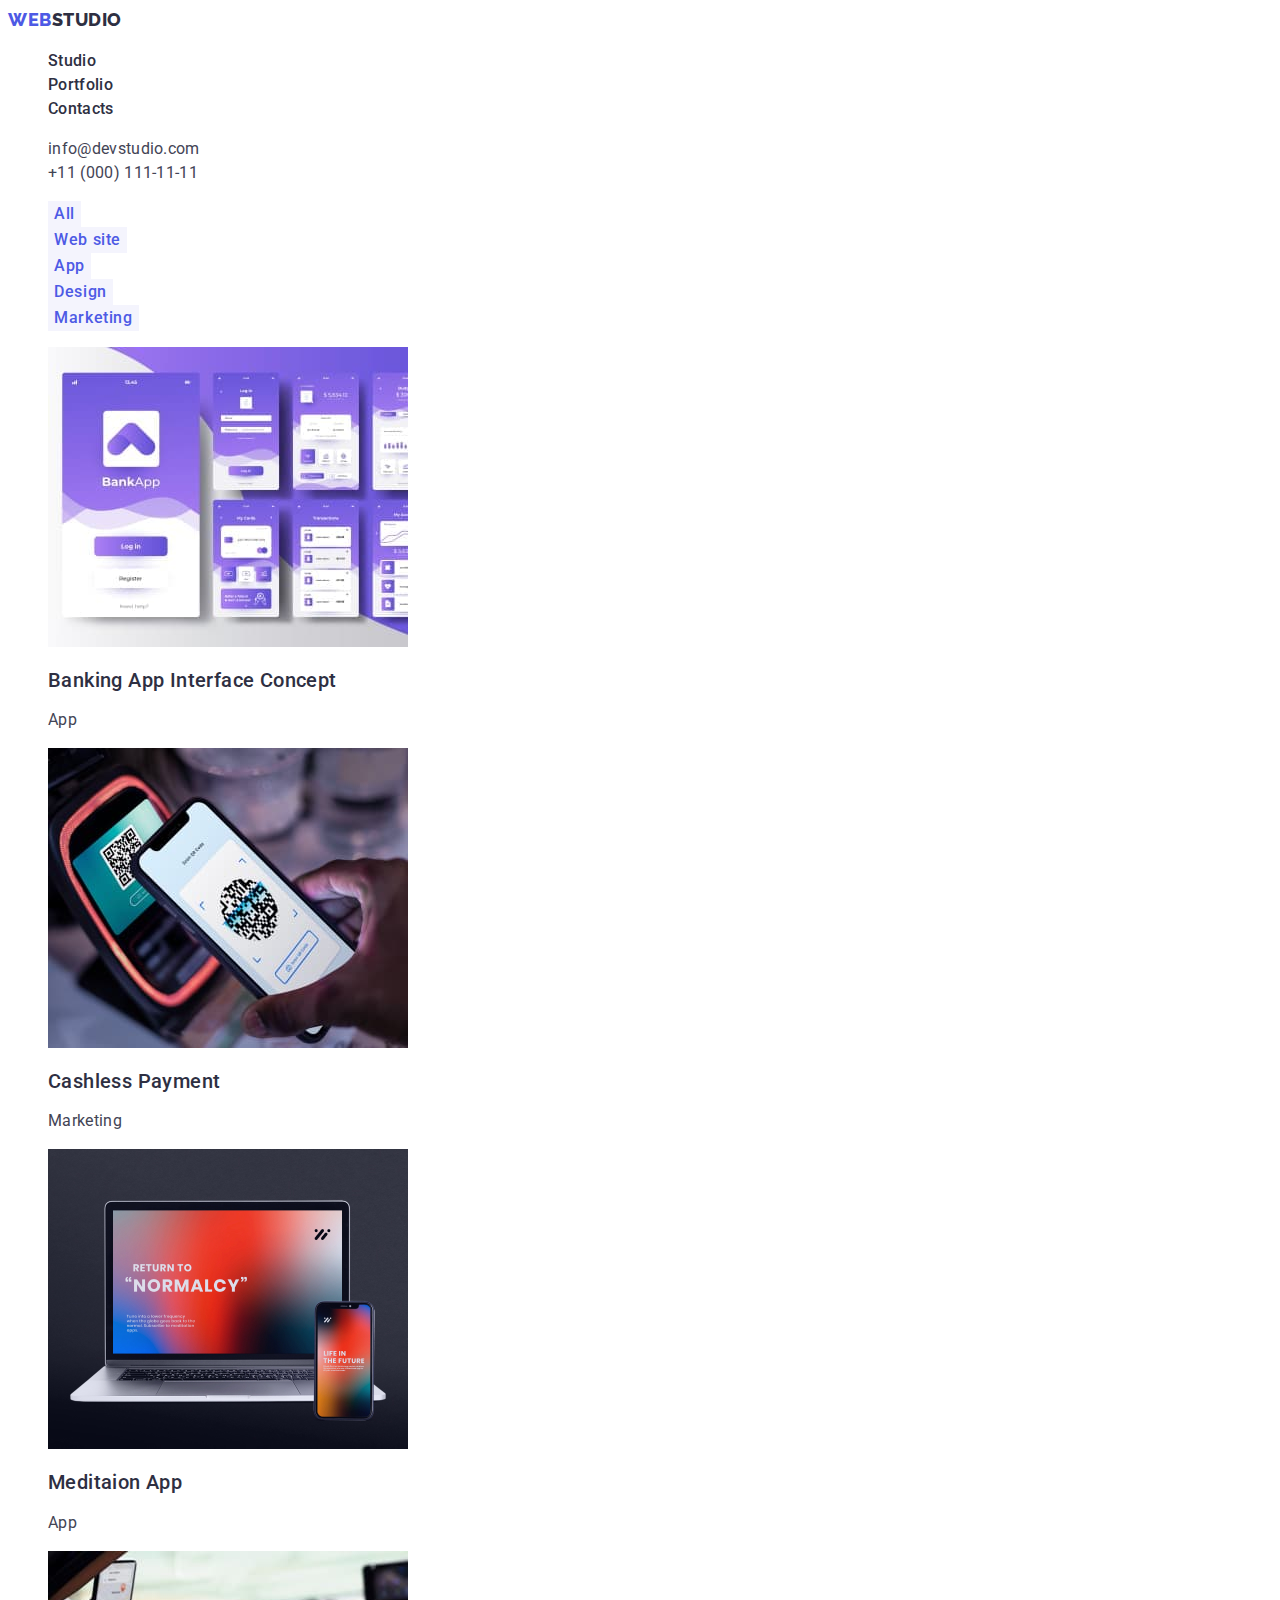
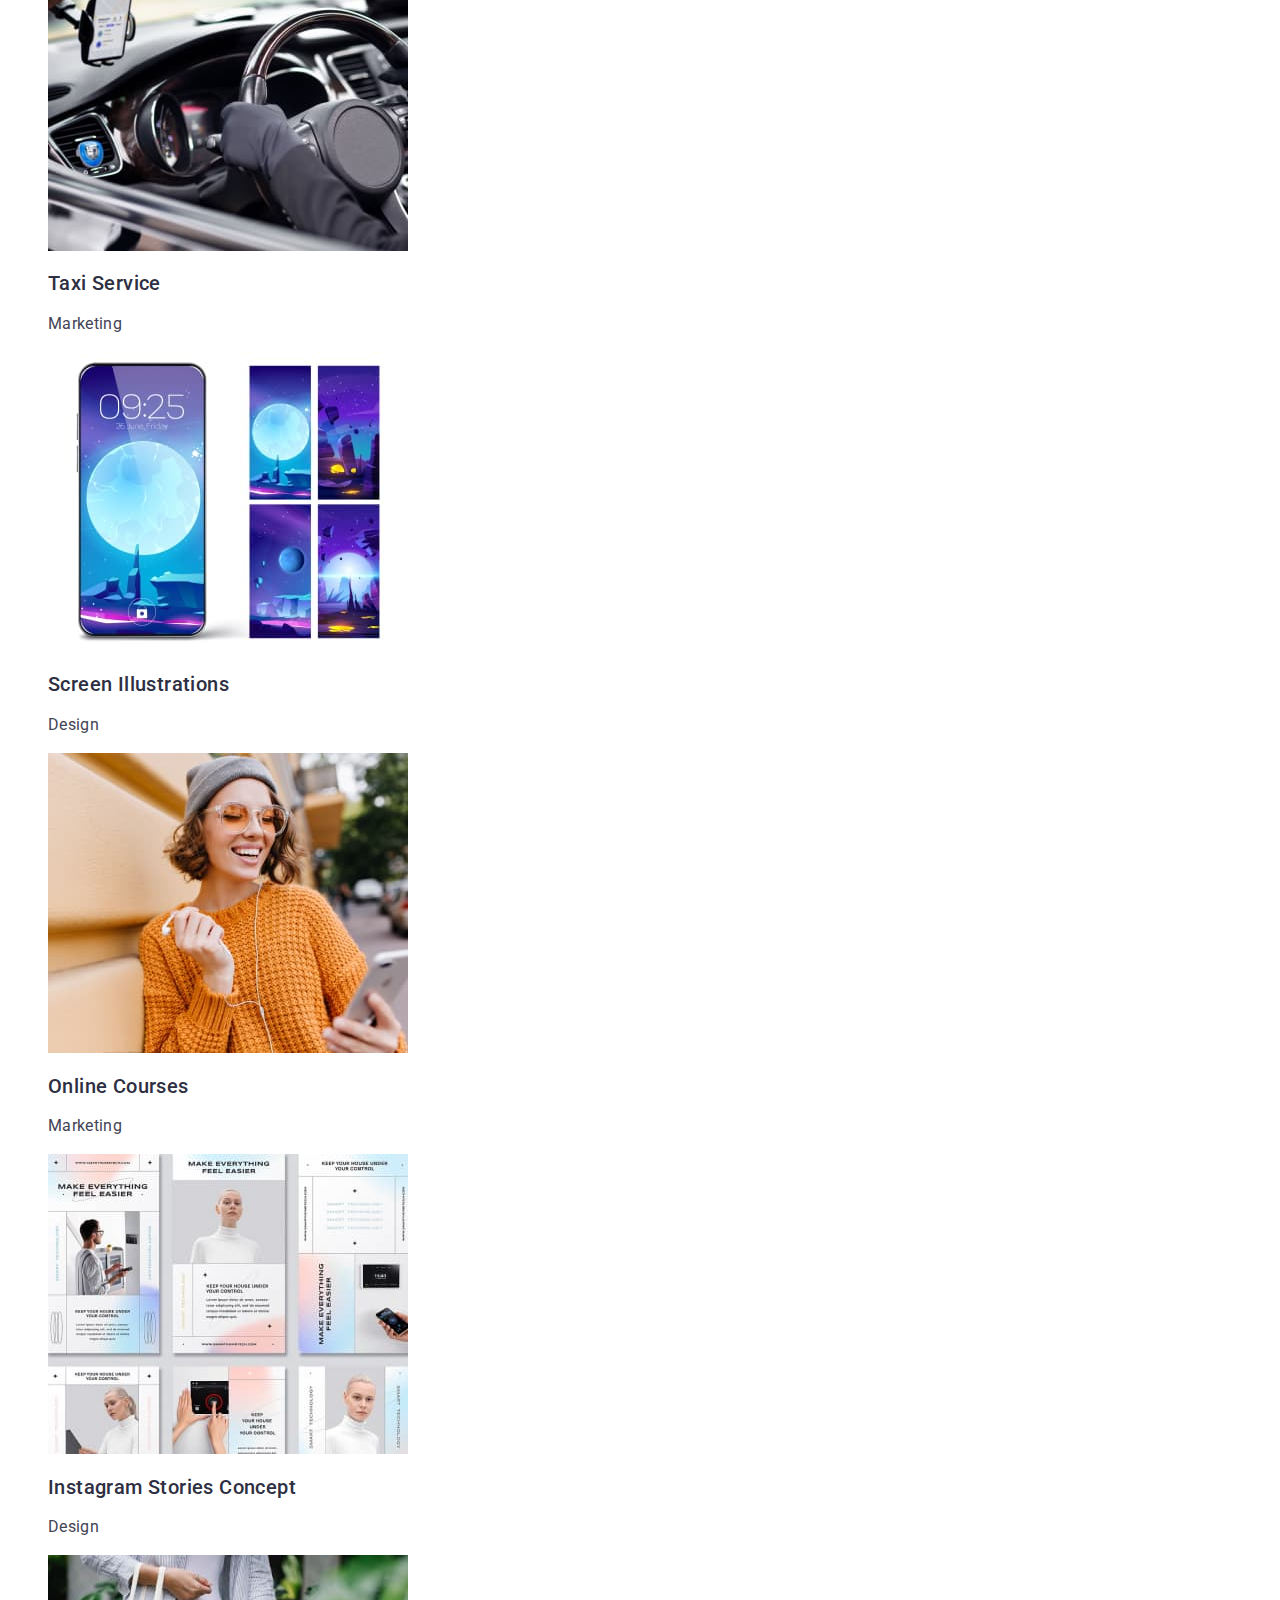
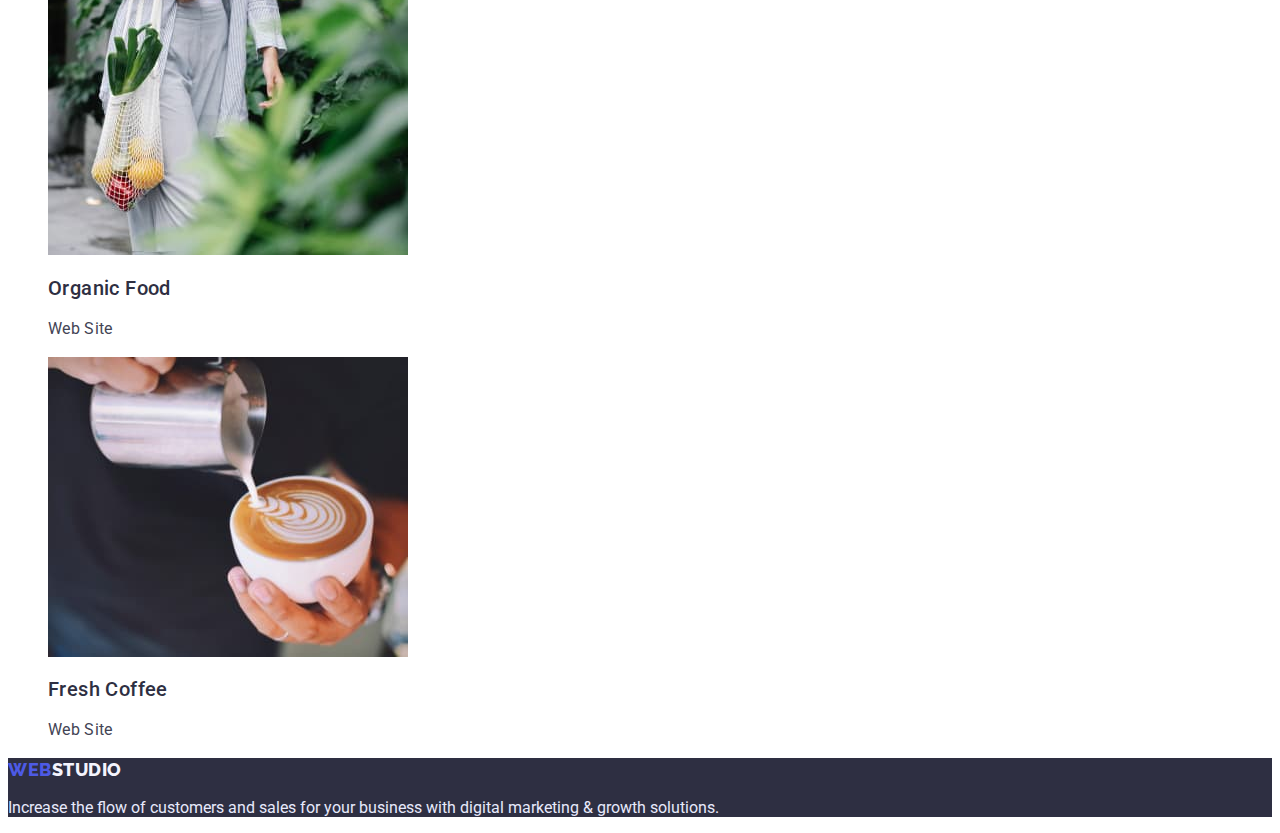
==== portfolio.html @ e5f62bcb "files from previous hw were added to the project" ====
<!DOCTYPE html>
<html lang="en">
  <head>
    <meta charset="UTF-8" />
    <meta http-equiv="X-UA-Compatible" content="IE=edge" />
    <meta name="viewport" content="width=device-width, initial-scale=1.0" />
    <title>Portfolio</title>
    <link rel="stylesheet" href="./css/styles.css" />
    <link rel="preconnect" href="https://fonts.googleapis.com" />
    <link rel="preconnect" href="https://fonts.gstatic.com" crossorigin />
    <link
      href="https://fonts.googleapis.com/css2?family=Raleway:wght@700&family=Roboto:wght@400;500;700;900&display=swap"
      rel="stylesheet"
    />
  </head>
  <body>
    <header class="header">
      <nav>
        <a href="/" class="logo"
          ><span class="first-part-logo">Web</span>Studio</a
        >
        <ul class="list">
          <li class="list-item">
            <a href="index.html" class="link">Studio</a>
          </li>
          <li class="list-item">
            <a href="./portfolio.html" class="link">Portfolio</a>
          </li>
          <li class="list-item"><a href="" class="link">Contacts</a></li>
        </ul>
      </nav>
      <address class="adress">
        <ul class="list">
          <li class="list-item">
            <a href="mailto:info@devstudio.com" class="link-contacts"
              >info@devstudio.com</a
            >
          </li>
          <li class="list-item">
            <a href="tel:+110001111111" class="link-contacts"
              >+11 (000) 111-11-11</a
            >
          </li>
        </ul>
      </address>
    </header>
    <main>
      <section>
        <h1 class="visually-hidden">filter buttons</h1>
        <ul class="list">
          <li class="list-item">
            <button type="button" class="portfolio-btn">All</button>
          </li>
          <li class="list-item">
            <button type="button" class="portfolio-btn">Web site</button>
          </li>
          <li class="list-item">
            <button type="button" class="portfolio-btn">App</button>
          </li>
          <li class="list-item">
            <button type="button" class="portfolio-btn">Design</button>
          </li>
          <li class="list-item">
            <button type="button" class="portfolio-btn">Marketing</button>
          </li>
        </ul>
        <ul class="list">
          <li class="list-item">
            <img src=./images/portfolioimages/bankinginterface.jpg alt="Banking
            App Interface Concept picture" width="360" height="300"/>
            <h2 class="third-priourity-title">Banking App Interface Concept</h2>
            <p class="feature-text">App</p>
          </li>

          <li class="list-item">
            <img src=./images/portfolioimages/cashlesspayment.jpg alt="Banking
            App Interface Concept picture" width="360" height="300"/>
            <h2 class="third-priourity-title">Cashless Payment</h2>
            <p class="feature-text">Marketing</p>
          </li>

          <li class="list-item">
            <img src=./images/portfolioimages/meditationapp.jpg alt="Banking App
            Interface Concept picture" width="360" height="300"/>
            <h2 class="third-priourity-title">Meditaion App</h2>
            <p class="feature-text">App</p>
          </li>

          <li class="list-item">
            <img src=./images/portfolioimages/taxiservice.jpg alt="Banking App
            Interface Concept picture" width="360" height="300"/>
            <h2 class="third-priourity-title">Taxi Service</h2>
            <p class="feature-text">Marketing</p>
          </li>

          <li class="list-item">
            <img src=./images/portfolioimages/screenillustration.jpg
            alt="Banking App Interface Concept picture" width="360"
            height="300"/>
            <h2 class="third-priourity-title">Screen Illustrations</h2>
            <p class="feature-text">Design</p>
          </li>

          <li class="list-item">
            <img src=./images/portfolioimages/onlinecourses.jpg alt="Banking App
            Interface Concept picture" width="360" height="300"/>
            <h2 class="third-priourity-title">Online Courses</h2>
            <p class="feature-text">Marketing</p>
          </li>

          <li class="list-item">
            <img src=./images/portfolioimages/instastories.jpg alt="Banking App
            Interface Concept picture" width="360" height="300"/>
            <h2 class="third-priourity-title">Instagram Stories Concept</h2>
            <p class="feature-text">Design</p>
          </li>

          <li class="list-item">
            <img src=./images/portfolioimages/organicfood.jpg alt="Banking App
            Interface Concept picture" width="360" height="300"/>
            <h2 class="third-priourity-title">Organic Food</h2>
            <p class="feature-text">Web Site</p>
          </li>
          <li class="list-item">
            <img src=./images/portfolioimages/freshcoffee.jpg alt="Banking App
            Interface Concept picture" width="360" height="300"/>
            <h2 class="third-priourity-title">Fresh Coffee</h2>
            <p class="feature-text">Web Site</p>
          </li>
        </ul>
      </section>
      <footer class="footer-colors">
        <a href="/" class="logo"
          ><span class="first-part-logo">Web</span
          ><span class="second-part-logo">Studio</span></a
        >
        <p>
          Increase the flow of customers and sales for your business with
          digital marketing & growth solutions.
        </p>
      </footer>
    </main>
  </body>
</html>
---- css/styles.css ----
/* CSS-variable */
:root {
  --main-text-color: #2e2f42;
  --main-background-color: #ffffff;
  --hero-section-color: #ffffff;
  --main-font-family: Roboto, sans-serif;
  --focus-color: #4d5ae5;
  --hover-color: #4d5ae5;
  --footer-background-color: #2e2f42;
  --footer-text-color: #e7e9fc;
  --btn-text-color: #ffffff;
  --btn-background-color: #4d5ae5;
  --btn-hover-background-color: #404bbf;
  --contacts-color: #434455;
  --link-color: #2e2f42;
  --logo-first-part-color: #4d5ae5;
  --logo-second-part-color: #f4f4fd;
  --team-section-bckgnd-color: #f4f4fd;
  --feature-text: #434455;
  --portfolio-btn-background-color: #f4f4fd;
  --portfolio-btn-text-color: #4d5ae5;
  --hover-portfolio-btn-background-color: #404BBF;
  --focus-portfolio-btn-background-color: #404BBF;
  --hover-portfolio-btn-text-color: #ffffff;
  --focus-portfolio-btn-text-color: #ffffff;
}

/* body main characters */
body {
  color: var(--main-text-color);
  background-color: var(--main-background-color);
  font-family: var(--main-font-family);
}

/* header */
.header {
  background-color: var(--main-background-color);
  font-size: 16px;
  font-weight: 500;
  line-height: 1.5;

  letter-spacing: 0.02em;
}
.logo {
  font-family: "Raleway", sans-serif;
  font-style: normal;
  font-weight: 800;
  font-size: 18px;
  line-height: 1.33;
  color: var(--main-text-color);
  text-transform: uppercase;
  letter-spacing: 0.03em;
  text-decoration: none;
}
.first-part-logo {
  color: var(--logo-first-part-color);
}
.tel {
  text-transform: uppercase;
}
.link {
  text-decoration: none;
  color: var(--link-color);
}
.link-contacts {
  text-decoration: none;
  color: var(--contacts-color);
}
.link:hover {
  color: var(--hover-color);
}
.link:focus {
  color: var(--focus-color);
}
.link-contacts:hover {
  color: var(--hover-color);
}

.link-contacts:focus {
  color: var(--focus-color);
}

.list {
  list-style-type: none;
}
/* .list-item {
} */
.adress {
  font-weight: 400;
  font-size: 16px;
  line-height: 1.5;
  font-style: normal;
}
/* hero section */
.visually-hidden {
  position: absolute;
  white-space: nowrap;
  width: 1px;
  height: 1px;
  overflow: hidden;
  border: 0;
  padding: 0;
  clip: rect(0 0 0 0);
  clip-path: inset(50%);
  margin: -1px;
}
.hero {
  color: var(--hero-section-color);
  background-color: var(--footer-background-color);
  font-size: 56px;
  font-weight: 700;
  line-height: 1.07;
  text-align: center;
  letter-spacing: 0.02em;
}
.button {
  border: none;

  background: var(--btn-background-color);
  color: var(--btn-text-color);

  font-family: "Roboto", sans-serif;
  font-weight: 500;
  font-size: 16px;
  line-height: 1.5;
  letter-spacing: 0.04em;
  cursor: pointer;
}
.button:hover {
  background-color: var(--btn-hover-background-color);
}
.button:focus {
  background-color: var(--btn-hover-background-color);
}
/* second section */
.second-priourity-title {
  font-weight: 700;
  font-size: 36px;
  line-height: 1.11;
  text-align: center;
  letter-spacing: 0.02em;
  text-transform: capitalize;
}
.third-priourity-title {
  font-weight: 500;
  font-size: 20px;
  line-height: 1.2;
  letter-spacing: 0.02em;
}
.team-section-background-color {
  background-color: var(--team-section-bckgnd-color);
}
.feature-text {
  color: var(--feature-text);
  font-size: 16px;
  line-height: 1.5;
  letter-spacing: 0.02em;
}
/* footer */
.footer-colors {
  background-color: var(--footer-background-color);
  color: var(--footer-text-color);
}
.second-part-logo {
  color: var(--logo-second-part-color);
}
/* -----------------------page-portfolio--------------------- */
.portfolio-btn {
  border: none;

  background: var(--portfolio-btn-background-color);
  color: var(--portfolio-btn-text-color);

  font-family: "Roboto", sans-serif;
  font-weight: 500;
  font-size: 16px;
  line-height: 1.5;
  letter-spacing: 0.04em;
  cursor: pointer;
}
.portfolio-btn:hover {
  background: var(--hover-portfolio-btn-background-color);
  color: var(--hover-portfolio-btn-text-color);
}
.portfolio-btn:focus {
  background: var(--focus-portfolio-btn-background-color);
  color: var(--focus-portfolio-btn-text-color);
}
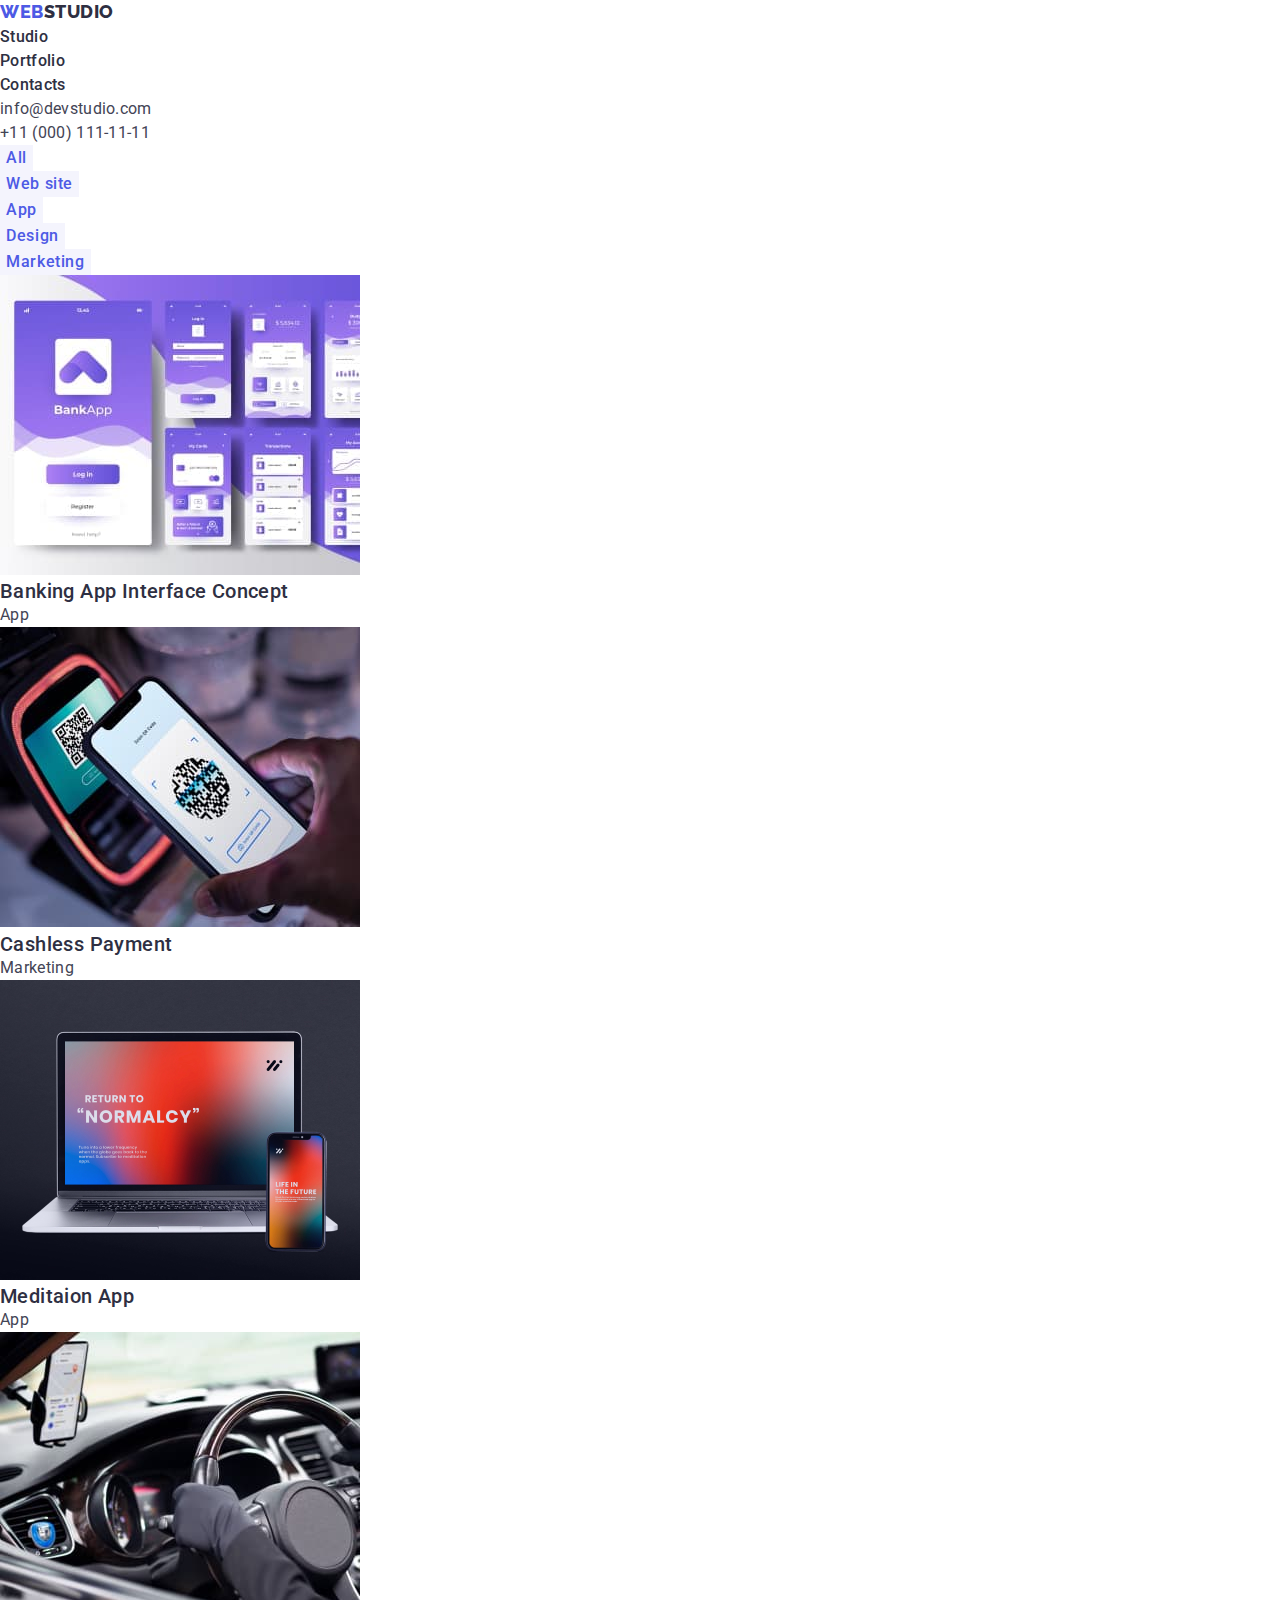
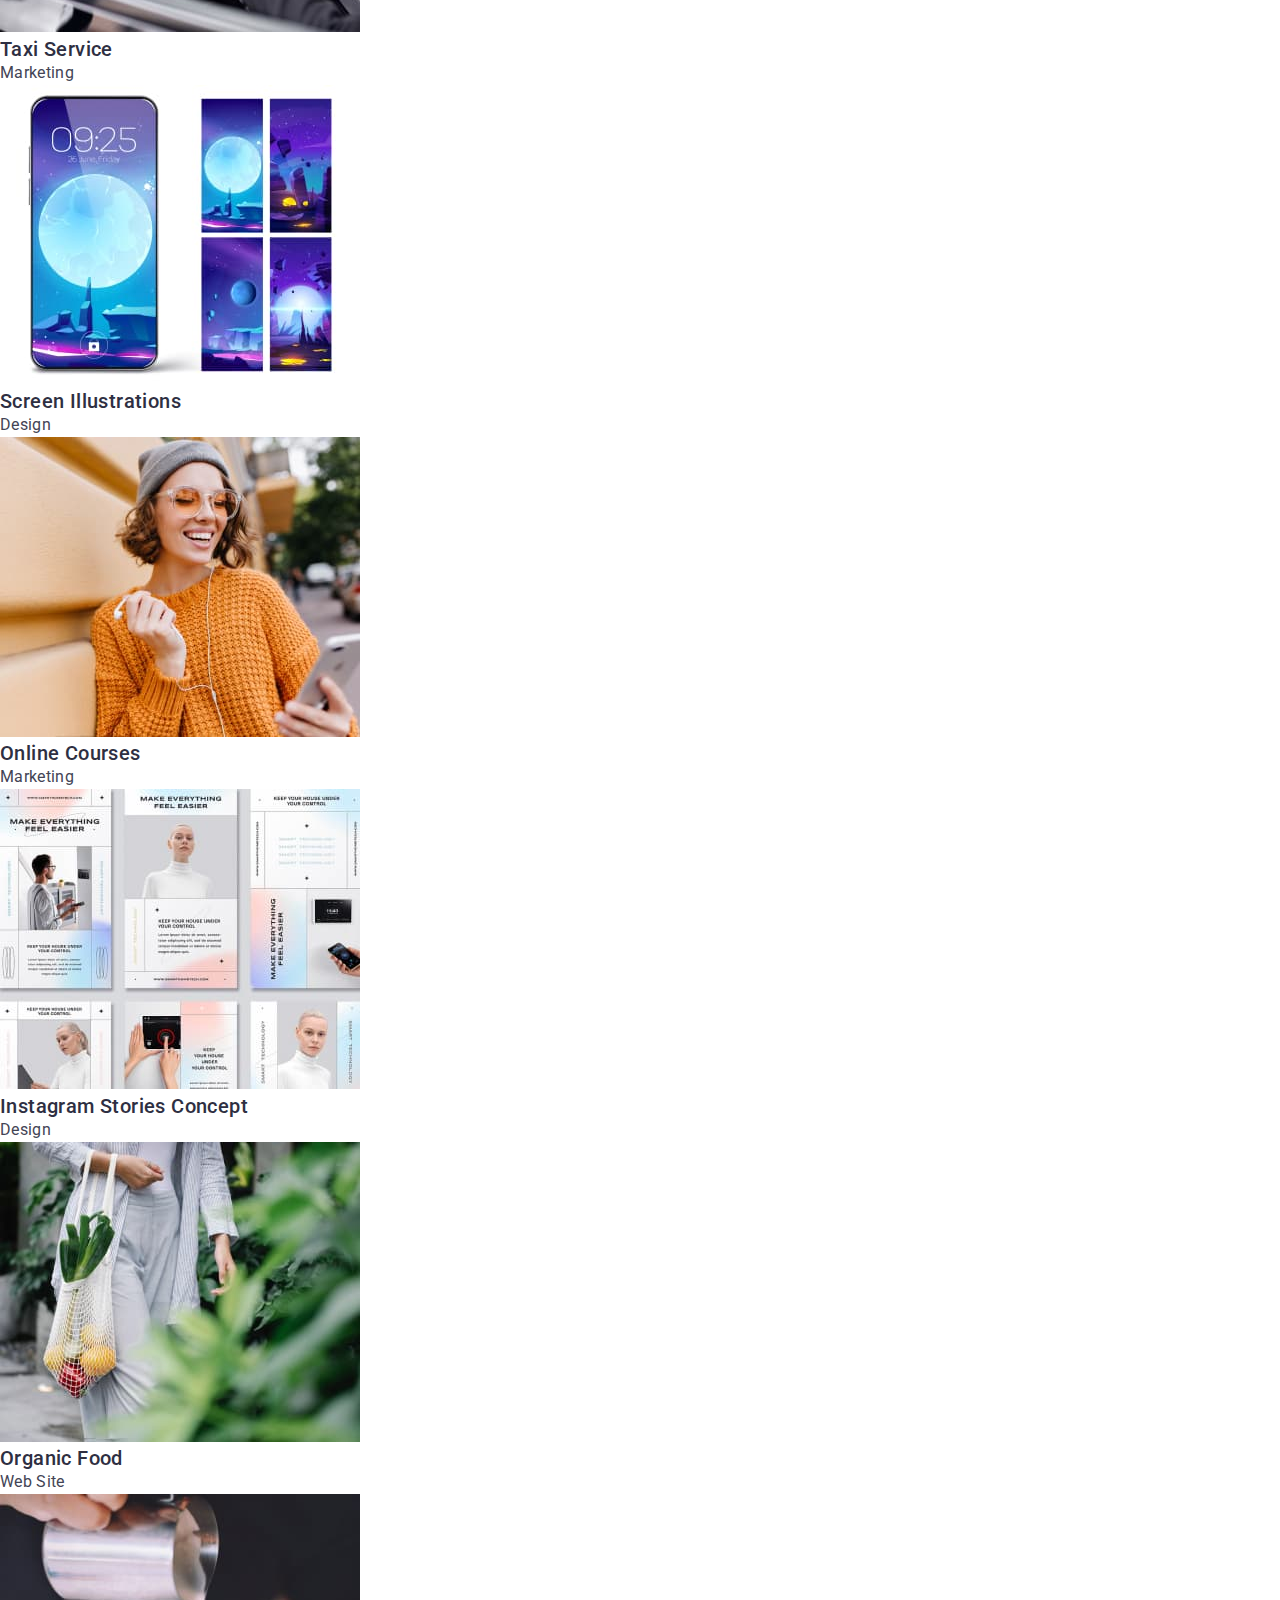
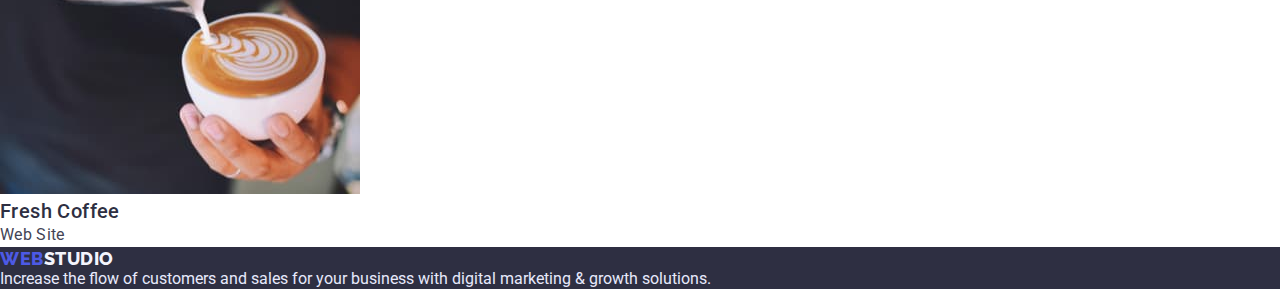
==== commit 3c68b6bd: "footer-question" ====
--- a/portfolio.html
+++ b/portfolio.html
@@ -5,6 +5,10 @@
     <meta http-equiv="X-UA-Compatible" content="IE=edge" />
     <meta name="viewport" content="width=device-width, initial-scale=1.0" />
     <title>Portfolio</title>
+    <link
+    rel="stylesheet"
+    href="https://cdnjs.cloudflare.com/ajax/libs/modern-normalize/1.0.0/modern-normalize.min.css"
+  />
     <link rel="stylesheet" href="./css/styles.css" />
     <link rel="preconnect" href="https://fonts.googleapis.com" />
     <link rel="preconnect" href="https://fonts.gstatic.com" crossorigin />
--- a/css/styles.css
+++ b/css/styles.css
@@ -19,8 +19,8 @@
   --feature-text: #434455;
   --portfolio-btn-background-color: #f4f4fd;
   --portfolio-btn-text-color: #4d5ae5;
-  --hover-portfolio-btn-background-color: #404BBF;
-  --focus-portfolio-btn-background-color: #404BBF;
+  --hover-portfolio-btn-background-color: #404bbf;
+  --focus-portfolio-btn-background-color: #404bbf;
   --hover-portfolio-btn-text-color: #ffffff;
   --focus-portfolio-btn-text-color: #ffffff;
 }
@@ -84,6 +84,7 @@
   list-style-type: none;
 }
 /* .list-item {
+
 } */
 .adress {
   font-weight: 400;
@@ -186,3 +187,47 @@
   background: var(--focus-portfolio-btn-background-color);
   color: var(--focus-portfolio-btn-text-color);
 }
+
+/* geometry, placing on the list */
+h1,
+h2,
+h3,
+h4,
+p,
+ul {
+  margin: 0;
+}
+ul {
+  padding-left: 0;
+}
+.container {
+  margin-left: auto;
+  margin-right: auto;
+  padding: 0 15px;
+  width: 1158px;
+  outline: 1px solid yellow;
+}
+.section {
+  padding-top: 120px;
+  padding-bottom: 120px;
+  outline: 1px solid rgb(255, 0, 0);
+}
+.stdrt-flex-usage {
+  display: flex;
+}
+.feature-item {
+}
+
+/* footer elements placing */
+.footer-text-container {
+  padding-top: 100px;
+  padding-left: 156px;
+  padding-bottom: 100px;
+  width: 264px;
+
+  outline: 1px solid green;
+}
+.footer-text {
+  margin-top: 38px;
+  width: 264px;
+}
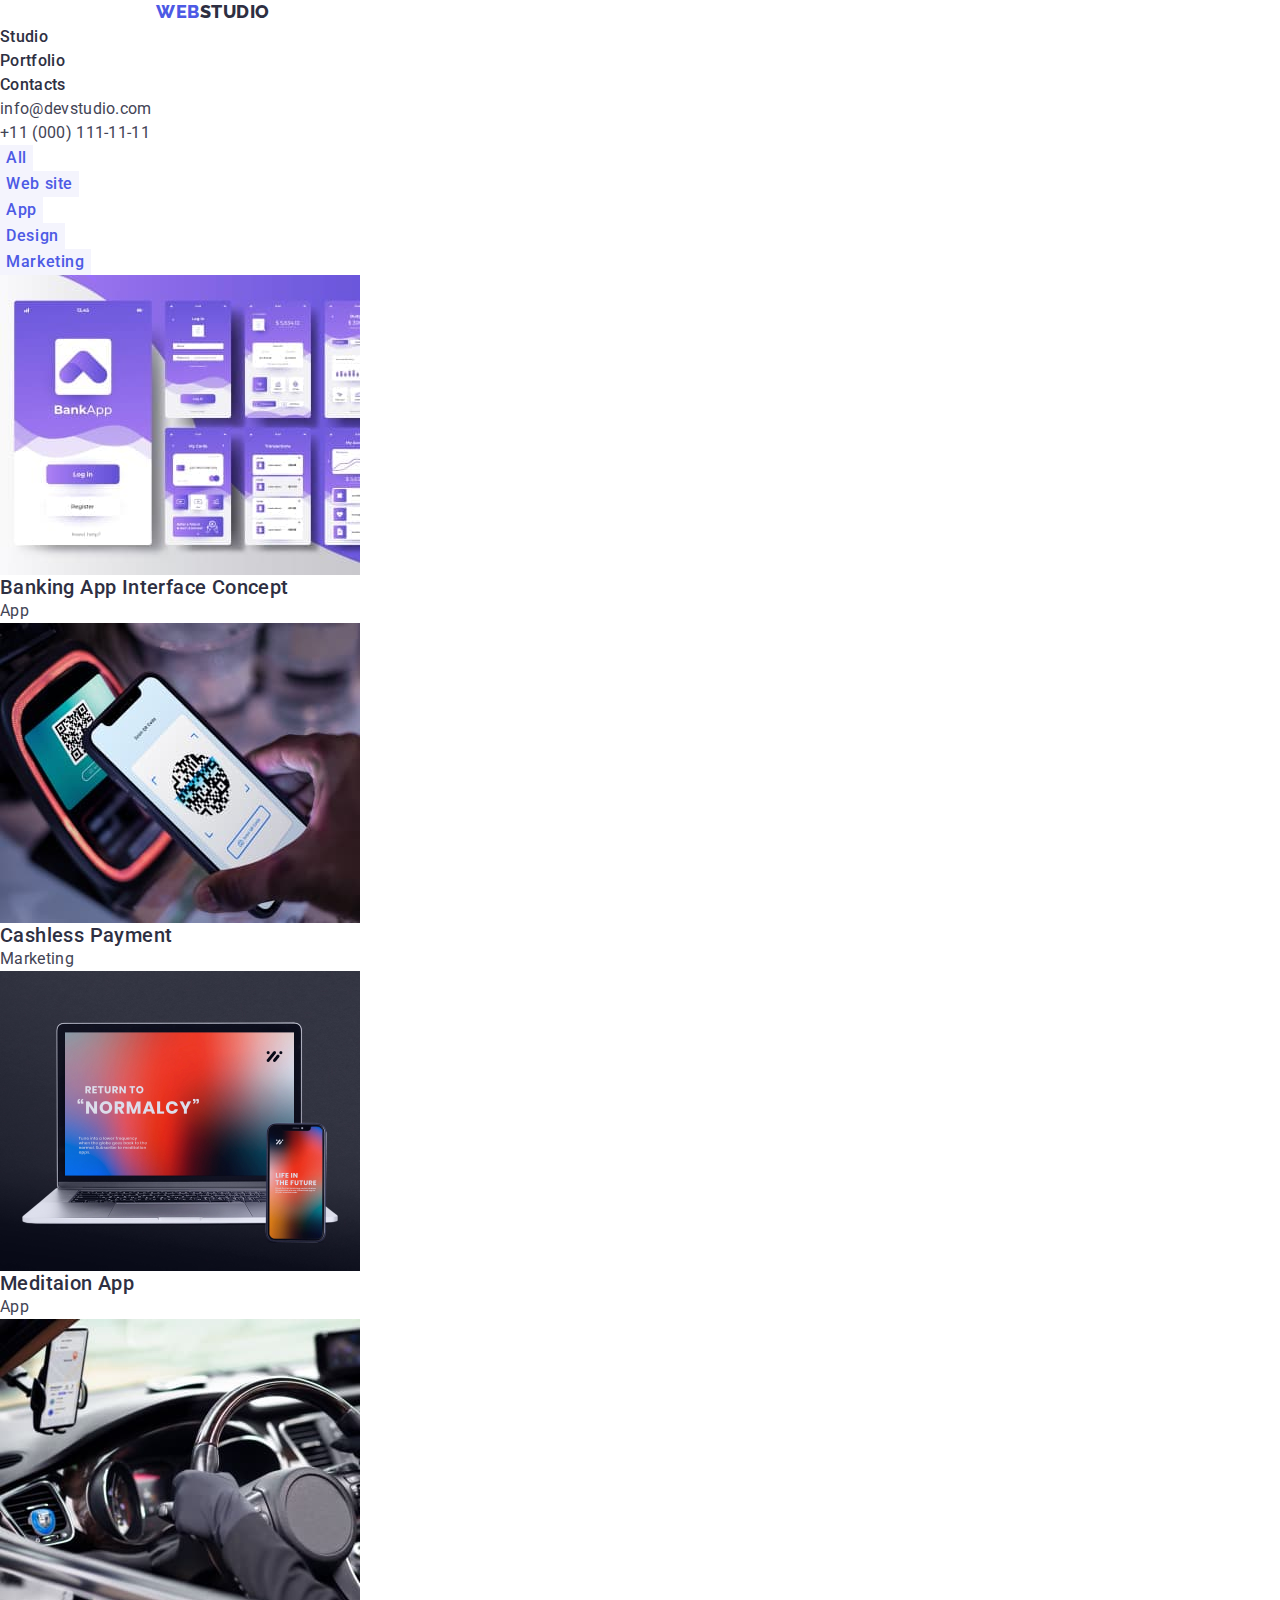
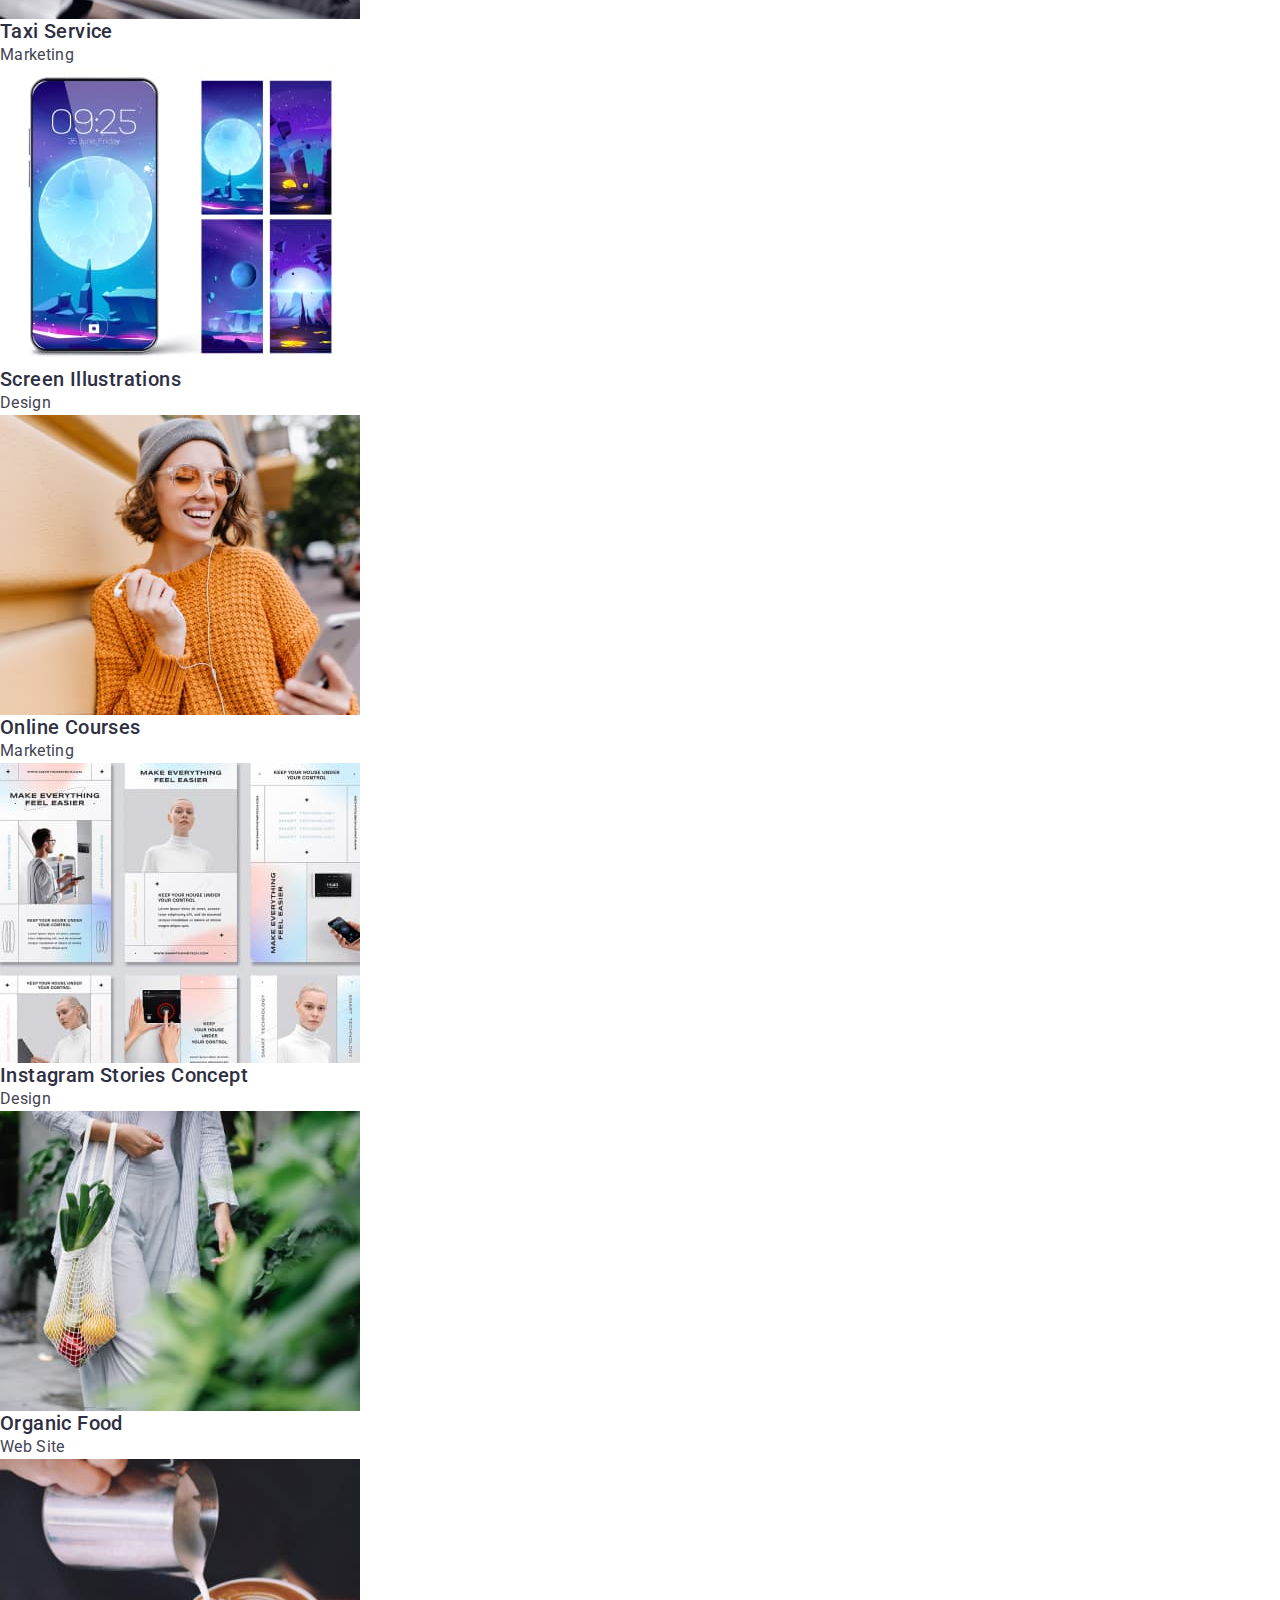
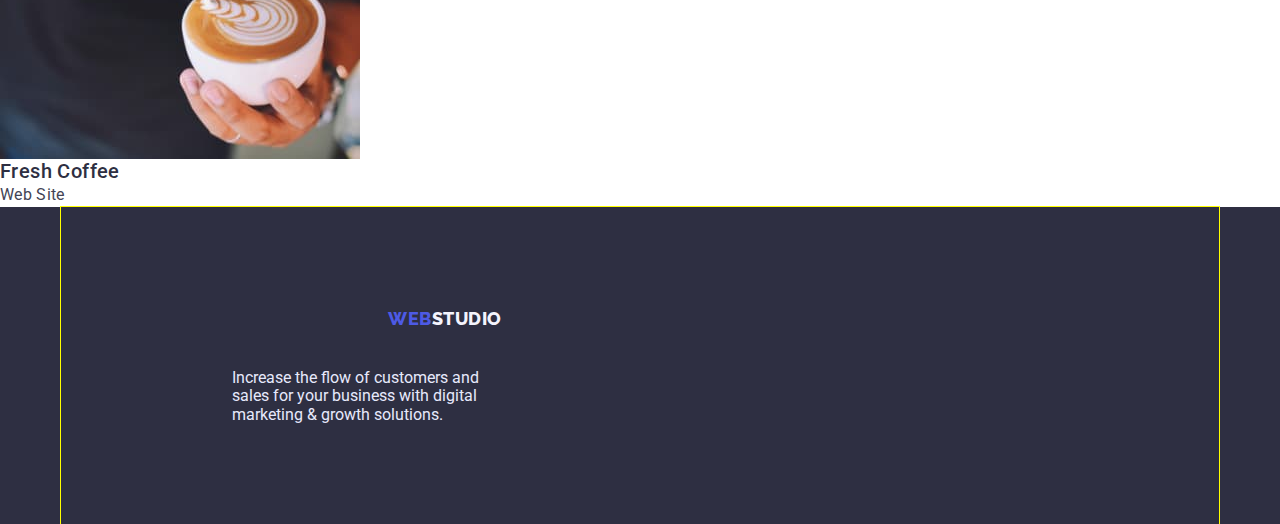
==== commit 799fd97f: "questions-with-hw" ====
--- a/portfolio.html
+++ b/portfolio.html
@@ -134,15 +134,18 @@
         </ul>
       </section>
       <footer class="footer-colors">
-        <a href="/" class="logo"
-          ><span class="first-part-logo">Web</span
-          ><span class="second-part-logo">Studio</span></a
-        >
-        <p>
-          Increase the flow of customers and sales for your business with
-          digital marketing & growth solutions.
-        </p>
-      </footer>
+      <div class="container">
+      <div class="footer-text-container">
+      <a href="/" class="logo"
+        ><span class="first-part-logo">Web</span
+        ><span class="second-part-logo">Studio</span></a
+      >
+      <div class="footer-text"><p>
+        Increase the flow of customers and sales for your business with digital
+        marketing & growth solutions.
+      </p></div>
+      </div>
+        </footer>
     </main>
   </body>
 </html>
--- a/css/styles.css
+++ b/css/styles.css
@@ -30,6 +30,7 @@
   color: var(--main-text-color);
   background-color: var(--main-background-color);
   font-family: var(--main-font-family);
+  max-width: 1440px;
 }
 
 /* header */
@@ -51,6 +52,8 @@
   text-transform: uppercase;
   letter-spacing: 0.03em;
   text-decoration: none;
+  margin-left: 156px;
+  margin-right: 76px;
 }
 .first-part-logo {
   color: var(--logo-first-part-color);
@@ -83,14 +86,28 @@
 .list {
   list-style-type: none;
 }
-/* .list-item {
-
-} */
+.list-worker {
+  text-align: center;
+}
 .adress {
   font-weight: 400;
   font-size: 16px;
   line-height: 1.5;
   font-style: normal;
+}
+
+.nav-pages {
+  display: flex;
+  gap: 40px;
+}
+.main-flex-container {
+  display: flex;
+  padding-top: 24px;
+  padding-bottom: 24px;
+  justify-content: space-evenly;
+}
+.adress-flex-usage {
+  display: flex;
 }
 /* hero section */
 .visually-hidden {
@@ -114,6 +131,12 @@
   text-align: center;
   letter-spacing: 0.02em;
 }
+.hero-title {
+  padding-top: 188px;
+  padding-bottom: 292px;
+
+  outline: 1px solid greenyellow;
+}
 .button {
   border: none;
 
@@ -141,6 +164,7 @@
   text-align: center;
   letter-spacing: 0.02em;
   text-transform: capitalize;
+  padding-bottom: 72px;
 }
 .third-priourity-title {
   font-weight: 500;
@@ -214,6 +238,7 @@
 }
 .stdrt-flex-usage {
   display: flex;
+  gap: 24px;
 }
 .feature-item {
 }
@@ -223,11 +248,30 @@
   padding-top: 100px;
   padding-left: 156px;
   padding-bottom: 100px;
-  width: 264px;
-
-  outline: 1px solid green;
 }
 .footer-text {
   margin-top: 38px;
   width: 264px;
 }
+
+/* main section placing */
+.t-member-card {
+  background: #ffffff;
+  box-shadow: 0px 1px 6px rgba(46, 47, 66, 0.08),
+    0px 1px 1px rgba(46, 47, 66, 0.16), 0px 2px 1px rgba(46, 47, 66, 0.08);
+  border-radius: 0px 0px 4px 4px;
+}
+img {
+  display: block;
+}
+.worker-title {
+  font-weight: 500;
+  font-size: 20px;
+  line-height: 1.2;
+  letter-spacing: 0.02em;
+  padding-top: 32px;
+}
+.worker-feature-text {
+  padding-top: 8px;
+  padding-bottom: 32px;
+}
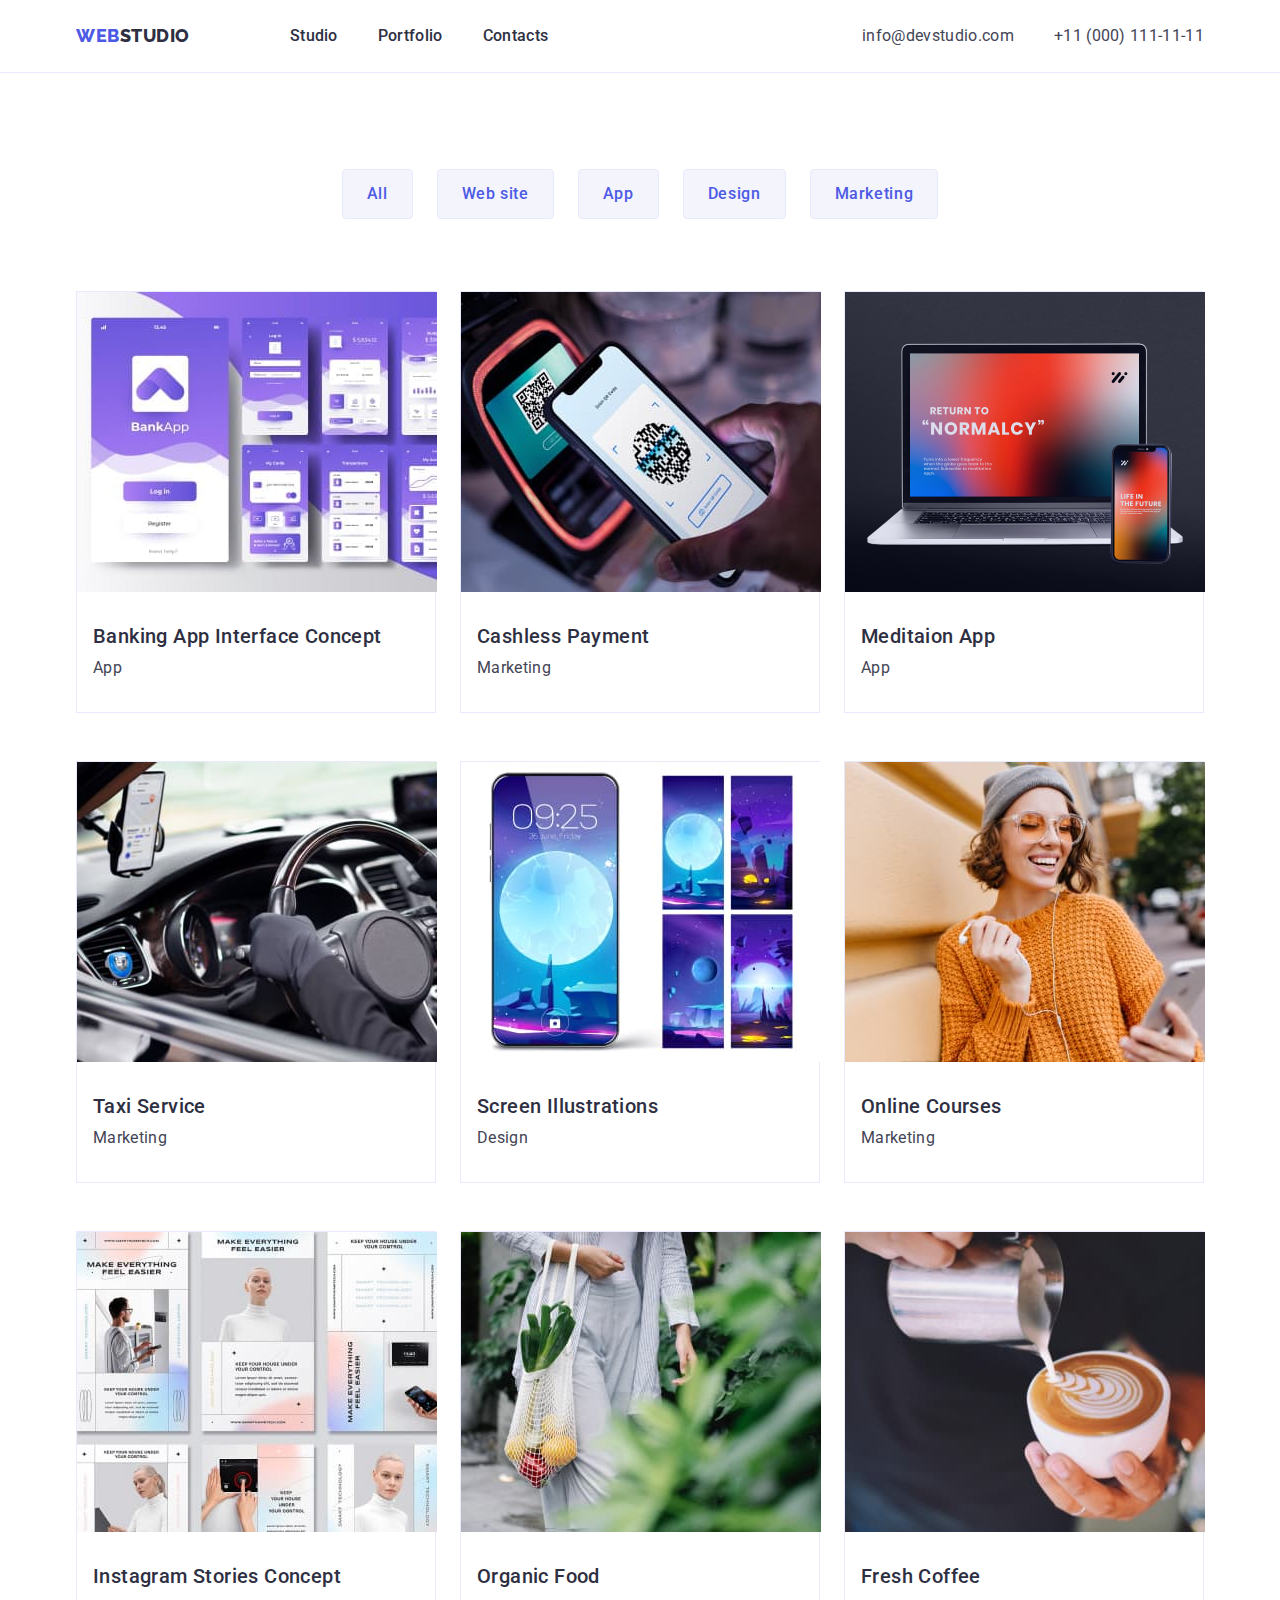
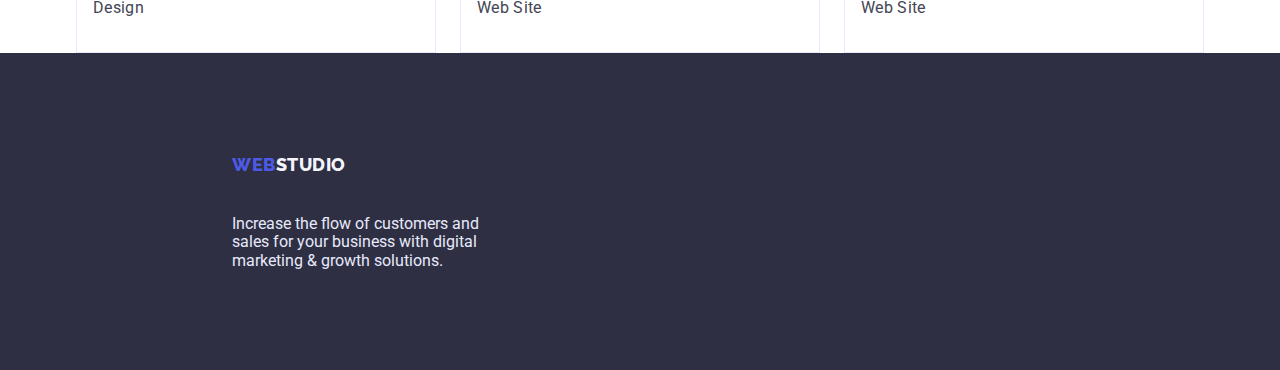
==== commit 809fd912: "hw3-1st-probe" ====
--- a/portfolio.html
+++ b/portfolio.html
@@ -18,118 +18,121 @@
     />
   </head>
   <body>
-    <header class="header">
-      <nav>
+<header class="header">
+      <div class="container">
+      <div class="main-flex-container">  
+      <nav class="stdrt-flex-usage">
         <a href="/" class="logo"
           ><span class="first-part-logo">Web</span>Studio</a
         >
-        <ul class="list">
-          <li class="list-item">
+        <ul class="list nav-pages">
+          <li>
             <a href="index.html" class="link">Studio</a>
           </li>
-          <li class="list-item">
+          <li>
             <a href="./portfolio.html" class="link">Portfolio</a>
           </li>
-          <li class="list-item"><a href="" class="link">Contacts</a></li>
+          <li><a href="" class="link">Contacts</a></li>
         </ul>
       </nav>
       <address class="adress">
-        <ul class="list">
-          <li class="list-item">
+        <ul class="list adress-flex-usage">
+          <li>
             <a href="mailto:info@devstudio.com" class="link-contacts"
               >info@devstudio.com</a
             >
           </li>
-          <li class="list-item">
+          <li class="tel">
             <a href="tel:+110001111111" class="link-contacts"
               >+11 (000) 111-11-11</a
             >
           </li>
         </ul>
       </address>
+      </div></div>
     </header>
     <main>
-      <section>
+      <section class="container">
         <h1 class="visually-hidden">filter buttons</h1>
-        <ul class="list">
-          <li class="list-item">
+        <ul class="list-btn">
+          <li>
             <button type="button" class="portfolio-btn">All</button>
           </li>
-          <li class="list-item">
+          <li>
             <button type="button" class="portfolio-btn">Web site</button>
           </li>
-          <li class="list-item">
+          <li>
             <button type="button" class="portfolio-btn">App</button>
           </li>
-          <li class="list-item">
+          <li>
             <button type="button" class="portfolio-btn">Design</button>
           </li>
-          <li class="list-item">
+          <li>
             <button type="button" class="portfolio-btn">Marketing</button>
           </li>
         </ul>
-        <ul class="list">
-          <li class="list-item">
+        <ul class="using-area">
+          <li class="using-area-card">
             <img src=./images/portfolioimages/bankinginterface.jpg alt="Banking
-            App Interface Concept picture" width="360" height="300"/>
-            <h2 class="third-priourity-title">Banking App Interface Concept</h2>
-            <p class="feature-text">App</p>
+            App Interface Concept picture" width="360px" height="300" />
+            <h2 class="third-priourity-title portfolio-card-title">Banking App Interface Concept</h2>
+            <p class="feature-text portfolio-card-text">App</p>
           </li>
 
-          <li class="list-item">
+          <li class="using-area-card">
             <img src=./images/portfolioimages/cashlesspayment.jpg alt="Banking
-            App Interface Concept picture" width="360" height="300"/>
-            <h2 class="third-priourity-title">Cashless Payment</h2>
-            <p class="feature-text">Marketing</p>
+            App Interface Concept picture" width="360px" height="300"/>
+            <h2 class="third-priourity-title portfolio-card-title">Cashless Payment</h2>
+            <p class="feature-text portfolio-card-text">Marketing</p>
           </li>
 
-          <li class="list-item">
+          <li class="using-area-card">
             <img src=./images/portfolioimages/meditationapp.jpg alt="Banking App
-            Interface Concept picture" width="360" height="300"/>
-            <h2 class="third-priourity-title">Meditaion App</h2>
-            <p class="feature-text">App</p>
+            Interface Concept picture" width="360px" height="300" />
+            <h2 class="third-priourity-title portfolio-card-title">Meditaion App</h2>
+            <p class="feature-text portfolio-card-text">App</p>
           </li>
 
-          <li class="list-item">
+          <li class="using-area-card">
             <img src=./images/portfolioimages/taxiservice.jpg alt="Banking App
-            Interface Concept picture" width="360" height="300"/>
-            <h2 class="third-priourity-title">Taxi Service</h2>
-            <p class="feature-text">Marketing</p>
+            Interface Concept picture" width="360px" height="300"/>
+            <h2 class="third-priourity-title portfolio-card-title">Taxi Service</h2>
+            <p class="feature-text portfolio-card-text">Marketing</p>
           </li>
 
-          <li class="list-item">
+          <li class="using-area-card">
             <img src=./images/portfolioimages/screenillustration.jpg
-            alt="Banking App Interface Concept picture" width="360"
+            alt="Banking App Interface Concept picture" width="360px"
             height="300"/>
-            <h2 class="third-priourity-title">Screen Illustrations</h2>
-            <p class="feature-text">Design</p>
+            <h2 class="third-priourity-title portfolio-card-title">Screen Illustrations</h2>
+            <p class="feature-text portfolio-card-text">Design</p>
           </li>
 
-          <li class="list-item">
+          <li class="using-area-card">
             <img src=./images/portfolioimages/onlinecourses.jpg alt="Banking App
-            Interface Concept picture" width="360" height="300"/>
-            <h2 class="third-priourity-title">Online Courses</h2>
-            <p class="feature-text">Marketing</p>
+            Interface Concept picture" width="360px" height="300"/>
+            <h2 class="third-priourity-title portfolio-card-title">Online Courses</h2>
+            <p class="feature-text portfolio-card-text">Marketing</p>
           </li>
 
-          <li class="list-item">
+          <li class="using-area-card">
             <img src=./images/portfolioimages/instastories.jpg alt="Banking App
-            Interface Concept picture" width="360" height="300"/>
-            <h2 class="third-priourity-title">Instagram Stories Concept</h2>
-            <p class="feature-text">Design</p>
+            Interface Concept picture" width="360px" height="300"/>
+            <h2 class="third-priourity-title portfolio-card-title">Instagram Stories Concept</h2>
+            <p class="feature-text portfolio-card-text">Design</p>
           </li>
 
-          <li class="list-item">
+          <li class="using-area-card">
             <img src=./images/portfolioimages/organicfood.jpg alt="Banking App
-            Interface Concept picture" width="360" height="300"/>
-            <h2 class="third-priourity-title">Organic Food</h2>
-            <p class="feature-text">Web Site</p>
+            Interface Concept picture" width="360px" height="300"/>
+            <h2 class="third-priourity-title portfolio-card-title">Organic Food</h2>
+            <p class="feature-text portfolio-card-text">Web Site</p>
           </li>
-          <li class="list-item">
+          <li class="using-area-card">
             <img src=./images/portfolioimages/freshcoffee.jpg alt="Banking App
-            Interface Concept picture" width="360" height="300"/>
-            <h2 class="third-priourity-title">Fresh Coffee</h2>
-            <p class="feature-text">Web Site</p>
+            Interface Concept picture" width="360px" height="300"/>
+            <h2 class="third-priourity-title portfolio-card-title">Fresh Coffee</h2>
+            <p class="feature-text portfolio-card-text">Web Site</p>
           </li>
         </ul>
       </section>
--- a/css/styles.css
+++ b/css/styles.css
@@ -23,6 +23,7 @@
   --focus-portfolio-btn-background-color: #404bbf;
   --hover-portfolio-btn-text-color: #ffffff;
   --focus-portfolio-btn-text-color: #ffffff;
+  --card-border-color: #E7E9FC;
 }
 
 /* body main characters */
@@ -41,6 +42,7 @@
   line-height: 1.5;
 
   letter-spacing: 0.02em;
+  border-bottom: 1px solid #e7e9fc;
 }
 .logo {
   font-family: "Raleway", sans-serif;
@@ -52,7 +54,8 @@
   text-transform: uppercase;
   letter-spacing: 0.03em;
   text-decoration: none;
-  margin-left: 156px;
+  padding-top: 24px;
+  padding-bottom: 24px;
   margin-right: 76px;
 }
 .first-part-logo {
@@ -85,6 +88,11 @@
 
 .list {
   list-style-type: none;
+  padding-top: 24px;
+  padding-bottom: 24px;
+}
+.list-item {
+  width: calc((100%-48px) / 3);
 }
 .list-worker {
   text-align: center;
@@ -94,6 +102,7 @@
   font-size: 16px;
   line-height: 1.5;
   font-style: normal;
+  margin-left: auto;
 }
 
 .nav-pages {
@@ -102,12 +111,10 @@
 }
 .main-flex-container {
   display: flex;
-  padding-top: 24px;
-  padding-bottom: 24px;
-  justify-content: space-evenly;
 }
 .adress-flex-usage {
   display: flex;
+  gap: 40px;
 }
 /* hero section */
 .visually-hidden {
@@ -130,15 +137,18 @@
   line-height: 1.07;
   text-align: center;
   letter-spacing: 0.02em;
+  padding-top: 188px;
+  padding-bottom: 188px;
 }
 .hero-title {
-  padding-top: 188px;
-  padding-bottom: 292px;
-
-  outline: 1px solid greenyellow;
+  max-width: 745px;
+  margin: 0 auto;
+  margin-bottom: 48px;
+  
 }
 .button {
   border: none;
+  padding: 16px 32px;
 
   background: var(--btn-background-color);
   color: var(--btn-text-color);
@@ -202,6 +212,12 @@
   line-height: 1.5;
   letter-spacing: 0.04em;
   cursor: pointer;
+  align-items: center;
+padding: 12px 24px;
+border: 1px solid #E7E9FC;
+border-radius: 4px;
+margin-top: 96px;
+margin-bottom: 72px;
 }
 .portfolio-btn:hover {
   background: var(--hover-portfolio-btn-background-color);
@@ -229,12 +245,12 @@
   margin-right: auto;
   padding: 0 15px;
   width: 1158px;
-  outline: 1px solid yellow;
+  
 }
 .section {
   padding-top: 120px;
   padding-bottom: 120px;
-  outline: 1px solid rgb(255, 0, 0);
+  
 }
 .stdrt-flex-usage {
   display: flex;
@@ -254,12 +270,15 @@
   width: 264px;
 }
 
-/* main section placing */
+/* main index section placing */
 .t-member-card {
   background: #ffffff;
   box-shadow: 0px 1px 6px rgba(46, 47, 66, 0.08),
     0px 1px 1px rgba(46, 47, 66, 0.16), 0px 2px 1px rgba(46, 47, 66, 0.08);
   border-radius: 0px 0px 4px 4px;
+  border: 1px solid var(--card-border-color);
+width: calc((100%-24*3) / 4);
+
 }
 img {
   display: block;
@@ -275,3 +294,34 @@
   padding-top: 8px;
   padding-bottom: 32px;
 }
+/* portfolio placing */
+.list-btn{
+list-style-type: none;
+display: flex;
+gap: 24px; 
+justify-content: center;
+align-items: center;
+}
+.using-area{
+list-style-type: none;
+display: flex;
+flex-wrap: wrap;
+column-gap: 24px;
+row-gap: 48px;
+
+
+}
+.using-area-card {
+    width: calc((100% - 48px) / 3);
+    border: 1px solid var(--card-border-color); 
+  
+}
+.portfolio-card-title {
+padding-top: 32px;
+padding-left: 16px;
+}
+.portfolio-card-text{
+padding-left: 16px;
+padding-top: 8px;
+padding-bottom: 32px;  
+}
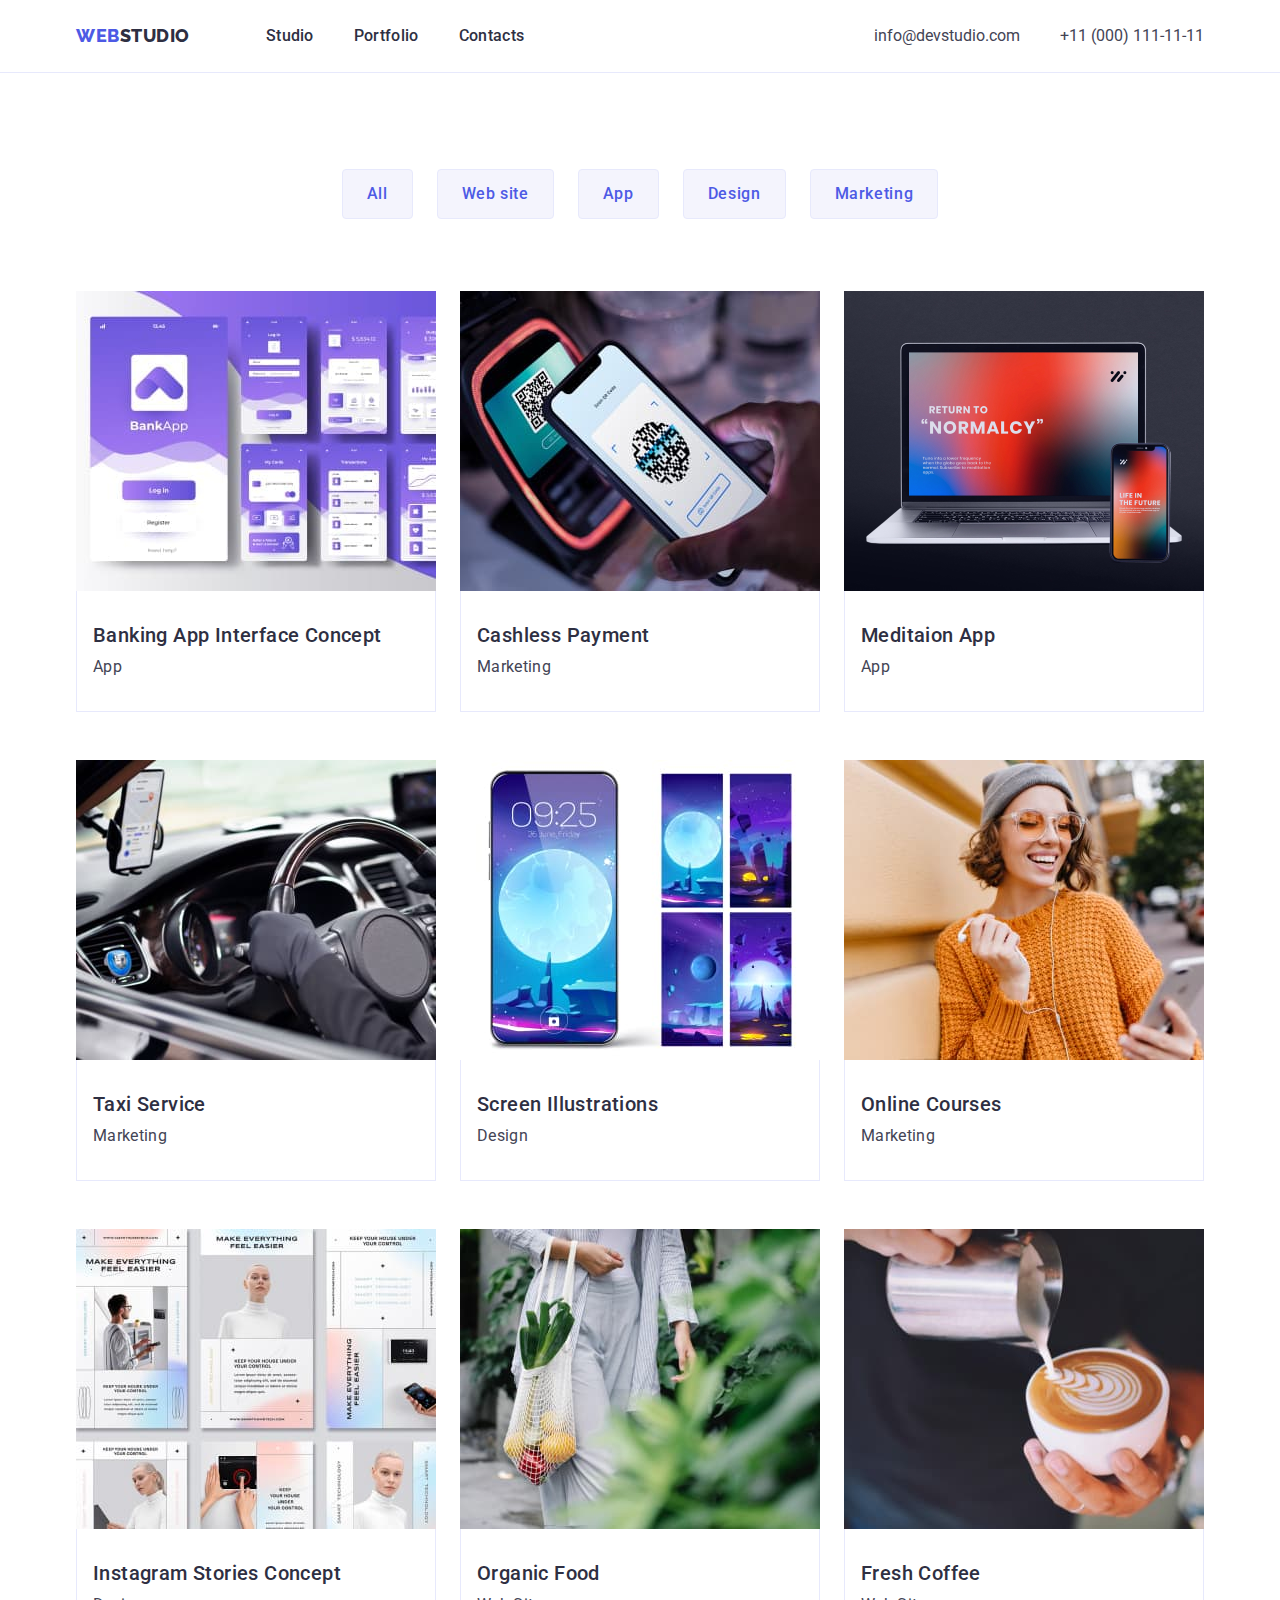
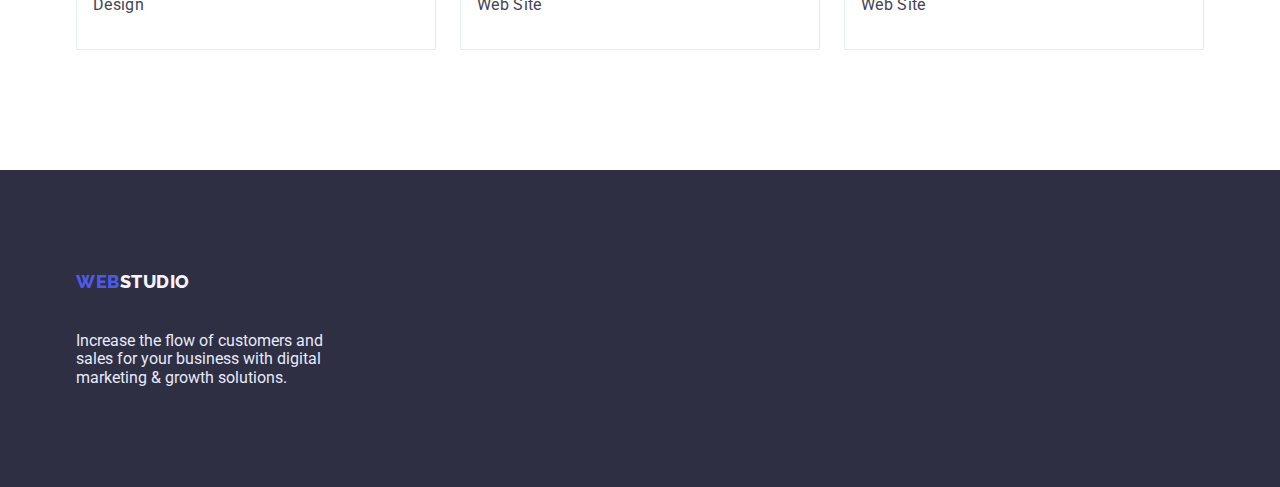
==== commit 89115eb7: "fixed-1" ====
--- a/portfolio.html
+++ b/portfolio.html
@@ -18,14 +18,14 @@
     />
   </head>
   <body>
-<header class="header">
+    <header class="header">
       <div class="container">
       <div class="main-flex-container">  
-      <nav class="stdrt-flex-usage">
+      <nav class="nav-flex-usage">
         <a href="/" class="logo"
           ><span class="first-part-logo">Web</span>Studio</a
         >
-        <ul class="list nav-pages">
+        <ul class="header-list nav-pages">
           <li>
             <a href="index.html" class="link">Studio</a>
           </li>
@@ -36,13 +36,13 @@
         </ul>
       </nav>
       <address class="adress">
-        <ul class="list adress-flex-usage">
+        <ul class="header-list adress-flex-usage">
           <li>
             <a href="mailto:info@devstudio.com" class="link-contacts"
               >info@devstudio.com</a
             >
           </li>
-          <li class="tel">
+          <li>
             <a href="tel:+110001111111" class="link-contacts"
               >+11 (000) 111-11-11</a
             >
@@ -52,7 +52,8 @@
       </div></div>
     </header>
     <main>
-      <section class="container">
+      <section class="pb-section">
+                <div class="container">
         <h1 class="visually-hidden">filter buttons</h1>
         <ul class="list-btn">
           <li>
@@ -72,83 +73,91 @@
           </li>
         </ul>
         <ul class="using-area">
-          <li class="using-area-card">
+          <li>
             <img src=./images/portfolioimages/bankinginterface.jpg alt="Banking
-            App Interface Concept picture" width="360px" height="300" />
-            <h2 class="third-priourity-title portfolio-card-title">Banking App Interface Concept</h2>
-            <p class="feature-text portfolio-card-text">App</p>
+            App Interface Concept picture" />
+            <div class="using-area-card"><h2 class="third-priourity-title">Banking App Interface Concept</h2>
+            <p class="feature-text-portfolio-card">App</p>
+            </div>
           </li>
 
-          <li class="using-area-card">
+          <li>
             <img src=./images/portfolioimages/cashlesspayment.jpg alt="Banking
-            App Interface Concept picture" width="360px" height="300"/>
-            <h2 class="third-priourity-title portfolio-card-title">Cashless Payment</h2>
-            <p class="feature-text portfolio-card-text">Marketing</p>
+            App Interface Concept picture"/>
+            <div class="using-area-card"><h2 class="third-priourity-title">Cashless Payment</h2>
+            <p class="feature-text-portfolio-card">Marketing</p>
+          </div>
           </li>
 
-          <li class="using-area-card">
+          <li>
             <img src=./images/portfolioimages/meditationapp.jpg alt="Banking App
-            Interface Concept picture" width="360px" height="300" />
-            <h2 class="third-priourity-title portfolio-card-title">Meditaion App</h2>
-            <p class="feature-text portfolio-card-text">App</p>
+            Interface Concept picture"/>
+            <div class="using-area-card"><h2 class="third-priourity-title">Meditaion App</h2>
+            <p class="feature-text-portfolio-card">App</p>
+            </div>
           </li>
 
-          <li class="using-area-card">
+          <li>
             <img src=./images/portfolioimages/taxiservice.jpg alt="Banking App
-            Interface Concept picture" width="360px" height="300"/>
-            <h2 class="third-priourity-title portfolio-card-title">Taxi Service</h2>
-            <p class="feature-text portfolio-card-text">Marketing</p>
+            Interface Concept picture"/>
+            <div class="using-area-card"><h2 class="third-priourity-title">Taxi Service</h2>
+            <p class="feature-text-portfolio-card">Marketing</p>
+            </div>
           </li>
 
-          <li class="using-area-card">
+          <li>
             <img src=./images/portfolioimages/screenillustration.jpg
-            alt="Banking App Interface Concept picture" width="360px"
-            height="300"/>
-            <h2 class="third-priourity-title portfolio-card-title">Screen Illustrations</h2>
-            <p class="feature-text portfolio-card-text">Design</p>
+            alt="Banking App Interface Concept picture"/>
+            <div class="using-area-card"><h2 class="third-priourity-title">Screen Illustrations</h2>
+            <p class="feature-text-portfolio-card">Design</p>
+            </div>
           </li>
 
-          <li class="using-area-card">
+          <li>
             <img src=./images/portfolioimages/onlinecourses.jpg alt="Banking App
-            Interface Concept picture" width="360px" height="300"/>
-            <h2 class="third-priourity-title portfolio-card-title">Online Courses</h2>
-            <p class="feature-text portfolio-card-text">Marketing</p>
+            Interface Concept picture"/>
+            <div class="using-area-card"><h2 class="third-priourity-title">Online Courses</h2>
+            <p class="feature-text-portfolio-card">Marketing</p>
+            </div>
           </li>
 
-          <li class="using-area-card">
+          <li>
             <img src=./images/portfolioimages/instastories.jpg alt="Banking App
-            Interface Concept picture" width="360px" height="300"/>
-            <h2 class="third-priourity-title portfolio-card-title">Instagram Stories Concept</h2>
-            <p class="feature-text portfolio-card-text">Design</p>
+            Interface Concept picture"/>
+            <div class="using-area-card"><h2 class="third-priourity-title">Instagram Stories Concept</h2>
+            <p class="feature-text-portfolio-card">Design</p>
+            </div>
           </li>
 
-          <li class="using-area-card">
+          <li>
             <img src=./images/portfolioimages/organicfood.jpg alt="Banking App
-            Interface Concept picture" width="360px" height="300"/>
-            <h2 class="third-priourity-title portfolio-card-title">Organic Food</h2>
-            <p class="feature-text portfolio-card-text">Web Site</p>
+            Interface Concept picture"/>
+            <div class="using-area-card"><h2 class="third-priourity-title">Organic Food</h2>
+            <p class="feature-text-portfolio-card">Web Site</p>
+            </div>
           </li>
-          <li class="using-area-card">
+          <li>
             <img src=./images/portfolioimages/freshcoffee.jpg alt="Banking App
-            Interface Concept picture" width="360px" height="300"/>
-            <h2 class="third-priourity-title portfolio-card-title">Fresh Coffee</h2>
-            <p class="feature-text portfolio-card-text">Web Site</p>
+            Interface Concept picture"/>
+            <div class="using-area-card"><h2 class="third-priourity-title">Fresh Coffee</h2>
+            <p class="feature-text-portfolio-card">Web Site</p>
+            </div>
           </li>
         </ul>
-      </section>
-      <footer class="footer-colors">
+      </div>
+      </div>
+            </section>
+      <footer class="footer">
       <div class="container">
-      <div class="footer-text-container">
-      <a href="/" class="logo"
+      <a href="/" class="footer-logo"
         ><span class="first-part-logo">Web</span
         ><span class="second-part-logo">Studio</span></a
       >
-      <div class="footer-text"><p>
+      <p class="footer-text">
         Increase the flow of customers and sales for your business with digital
         marketing & growth solutions.
-      </p></div>
-      </div>
-        </footer>
+      </p>
+              </footer>
     </main>
   </body>
 </html>
--- a/css/styles.css
+++ b/css/styles.css
@@ -19,11 +19,14 @@
   --feature-text: #434455;
   --portfolio-btn-background-color: #f4f4fd;
   --portfolio-btn-text-color: #4d5ae5;
+  --portfolio-btn-border-color: #e7e9fc;
   --hover-portfolio-btn-background-color: #404bbf;
   --focus-portfolio-btn-background-color: #404bbf;
   --hover-portfolio-btn-text-color: #ffffff;
   --focus-portfolio-btn-text-color: #ffffff;
   --card-border-color: #E7E9FC;
+  --header-border-bottom:  #e7e9fc;  
+  --t-member-card-background-color: #ffffff;
 }
 
 /* body main characters */
@@ -31,23 +34,22 @@
   color: var(--main-text-color);
   background-color: var(--main-background-color);
   font-family: var(--main-font-family);
-  max-width: 1440px;
 }
 
 /* header */
 .header {
-  background-color: var(--main-background-color);
-  font-size: 16px;
-  font-weight: 500;
-  line-height: 1.5;
-
-  letter-spacing: 0.02em;
-  border-bottom: 1px solid #e7e9fc;
+  border-bottom: 1px solid VAR(--header-border-bottom);
+line-height: 1.5;
+}
+
+.header-list{
+  list-style-type: none;
+  padding-top: 24px;
+  padding-bottom: 24px;
 }
 .logo {
   font-family: "Raleway", sans-serif;
-  font-style: normal;
-  font-weight: 800;
+    font-weight: 800;
   font-size: 18px;
   line-height: 1.33;
   color: var(--main-text-color);
@@ -88,23 +90,27 @@
 
 .list {
   list-style-type: none;
-  padding-top: 24px;
-  padding-bottom: 24px;
-}
+ }
 .list-item {
-  width: calc((100%-48px) / 3);
+  flex-basis: calc((100% - 3 * 24 px ) / 4);
 }
 .list-worker {
   text-align: center;
 }
 .adress {
-  font-weight: 400;
-  font-size: 16px;
-  line-height: 1.5;
-  font-style: normal;
+ 
+  font-style: normal; 
   margin-left: auto;
 }
-
+.nav-flex-usage {
+  display:flex;
+    background-color: var(--main-background-color);
+  font-size: 16px;
+  font-weight: 500;
+  line-height: 1.5;
+
+  letter-spacing: 0.02em;
+}
 .nav-pages {
   display: flex;
   gap: 40px;
@@ -132,18 +138,21 @@
 .hero {
   color: var(--hero-section-color);
   background-color: var(--footer-background-color);
-  font-size: 56px;
-  font-weight: 700;
-  line-height: 1.07;
+   
+ padding-top: 188px;
+  padding-bottom: 292px;  
   text-align: center;
-  letter-spacing: 0.02em;
-  padding-top: 188px;
-  padding-bottom: 188px;
 }
 .hero-title {
-  max-width: 745px;
+  max-width: 494px;
   margin: 0 auto;
   margin-bottom: 48px;
+  font-size: 56px;
+    line-height: 1.07;
+  
+
+
+
   
 }
 .button {
@@ -174,7 +183,7 @@
   text-align: center;
   letter-spacing: 0.02em;
   text-transform: capitalize;
-  padding-bottom: 72px;
+  margin-bottom: 72px;
 }
 .third-priourity-title {
   font-weight: 500;
@@ -190,18 +199,37 @@
   font-size: 16px;
   line-height: 1.5;
   letter-spacing: 0.02em;
+  margin-top: 16px;
 }
 /* footer */
-.footer-colors {
+.footer {
   background-color: var(--footer-background-color);
   color: var(--footer-text-color);
-}
+    padding-top: 100px;
+  padding-bottom: 100px;
+}
+.footer-logo {
+  font-family: "Raleway", sans-serif;
+    font-weight: 800;
+  font-size: 18px;
+  line-height: 1.33;
+  color: var(--main-text-color);
+  text-transform: uppercase;
+  letter-spacing: 0.03em;
+  text-decoration: none;
+  
+  margin-right: 76px;
+}
+
 .second-part-logo {
   color: var(--logo-second-part-color);
 }
+.pb-section{
+  padding-bottom: 120px;
+ }
+
 /* -----------------------page-portfolio--------------------- */
 .portfolio-btn {
-  border: none;
 
   background: var(--portfolio-btn-background-color);
   color: var(--portfolio-btn-text-color);
@@ -214,10 +242,9 @@
   cursor: pointer;
   align-items: center;
 padding: 12px 24px;
-border: 1px solid #E7E9FC;
+border: 1px solid var(--portfolio-btn-border-color);
 border-radius: 4px;
-margin-top: 96px;
-margin-bottom: 72px;
+
 }
 .portfolio-btn:hover {
   background: var(--hover-portfolio-btn-background-color);
@@ -258,49 +285,59 @@
 }
 .feature-item {
 }
-
-/* footer elements placing */
-.footer-text-container {
-  padding-top: 100px;
-  padding-left: 156px;
-  padding-bottom: 100px;
-}
-.footer-text {
-  margin-top: 38px;
-  width: 264px;
-}
-
-/* main index section placing */
+.feature-flex{
+  display: flex;
+gap:24px;
+
+}
+
 .t-member-card {
-  background: #ffffff;
+  background: var(--t-member-card-background-color);
   box-shadow: 0px 1px 6px rgba(46, 47, 66, 0.08),
     0px 1px 1px rgba(46, 47, 66, 0.16), 0px 2px 1px rgba(46, 47, 66, 0.08);
   border-radius: 0px 0px 4px 4px;
   border: 1px solid var(--card-border-color);
-width: calc((100%-24*3) / 4);
+flex-basis: calc((100% - 24 * 3)/4) ;
 
 }
 img {
   display: block;
-}
-.worker-title {
+  max-width: 100%; 
+  height: auto;
+}
+.worker-title-text {
+  padding-top: 32px;
+  padding-bottom: 32px;
+}
+.worker-title{
   font-weight: 500;
   font-size: 20px;
   line-height: 1.2;
   letter-spacing: 0.02em;
-  padding-top: 32px;
-}
+  
+}
+
 .worker-feature-text {
-  padding-top: 8px;
-  padding-bottom: 32px;
-}
+  margin-top: 8px;
+}
+
+
+.footer-text {
+  margin-top: 38px;
+  width: 264px;
+}
+
+/* main index section placing */
+
 /* portfolio placing */
-.list-btn{
+.list-btn {
 list-style-type: none;
 display: flex;
 gap: 24px; 
 justify-content: center;
 align-items: center;
+margin-bottom: 72px;
+margin-top: 96px;
 }
 .using-area{
 list-style-type: none;
@@ -312,16 +349,20 @@
 
 }
 .using-area-card {
-    width: calc((100% - 48px) / 3);
-    border: 1px solid var(--card-border-color); 
-  
-}
-.portfolio-card-title {
-padding-top: 32px;
-padding-left: 16px;
-}
-.portfolio-card-text{
-padding-left: 16px;
-padding-top: 8px;
-padding-bottom: 32px;  
-}
+  flex-basis: calc((100% - 48px) / 3);
+  border-left: 1px solid var(--card-border-color); 
+  border-right: 1px solid var(--card-border-color);
+  border-bottom: 1px solid var(--card-border-color);
+  padding-left: 16px;
+  padding-top: 32px;
+  padding-bottom: 32px;
+  
+}
+
+.feature-text-portfolio-card {
+  color: var(--feature-text);
+  font-size: 16px;
+  line-height: 1.5;
+  letter-spacing: 0.02em;
+ margin-top: 8px;
+   }
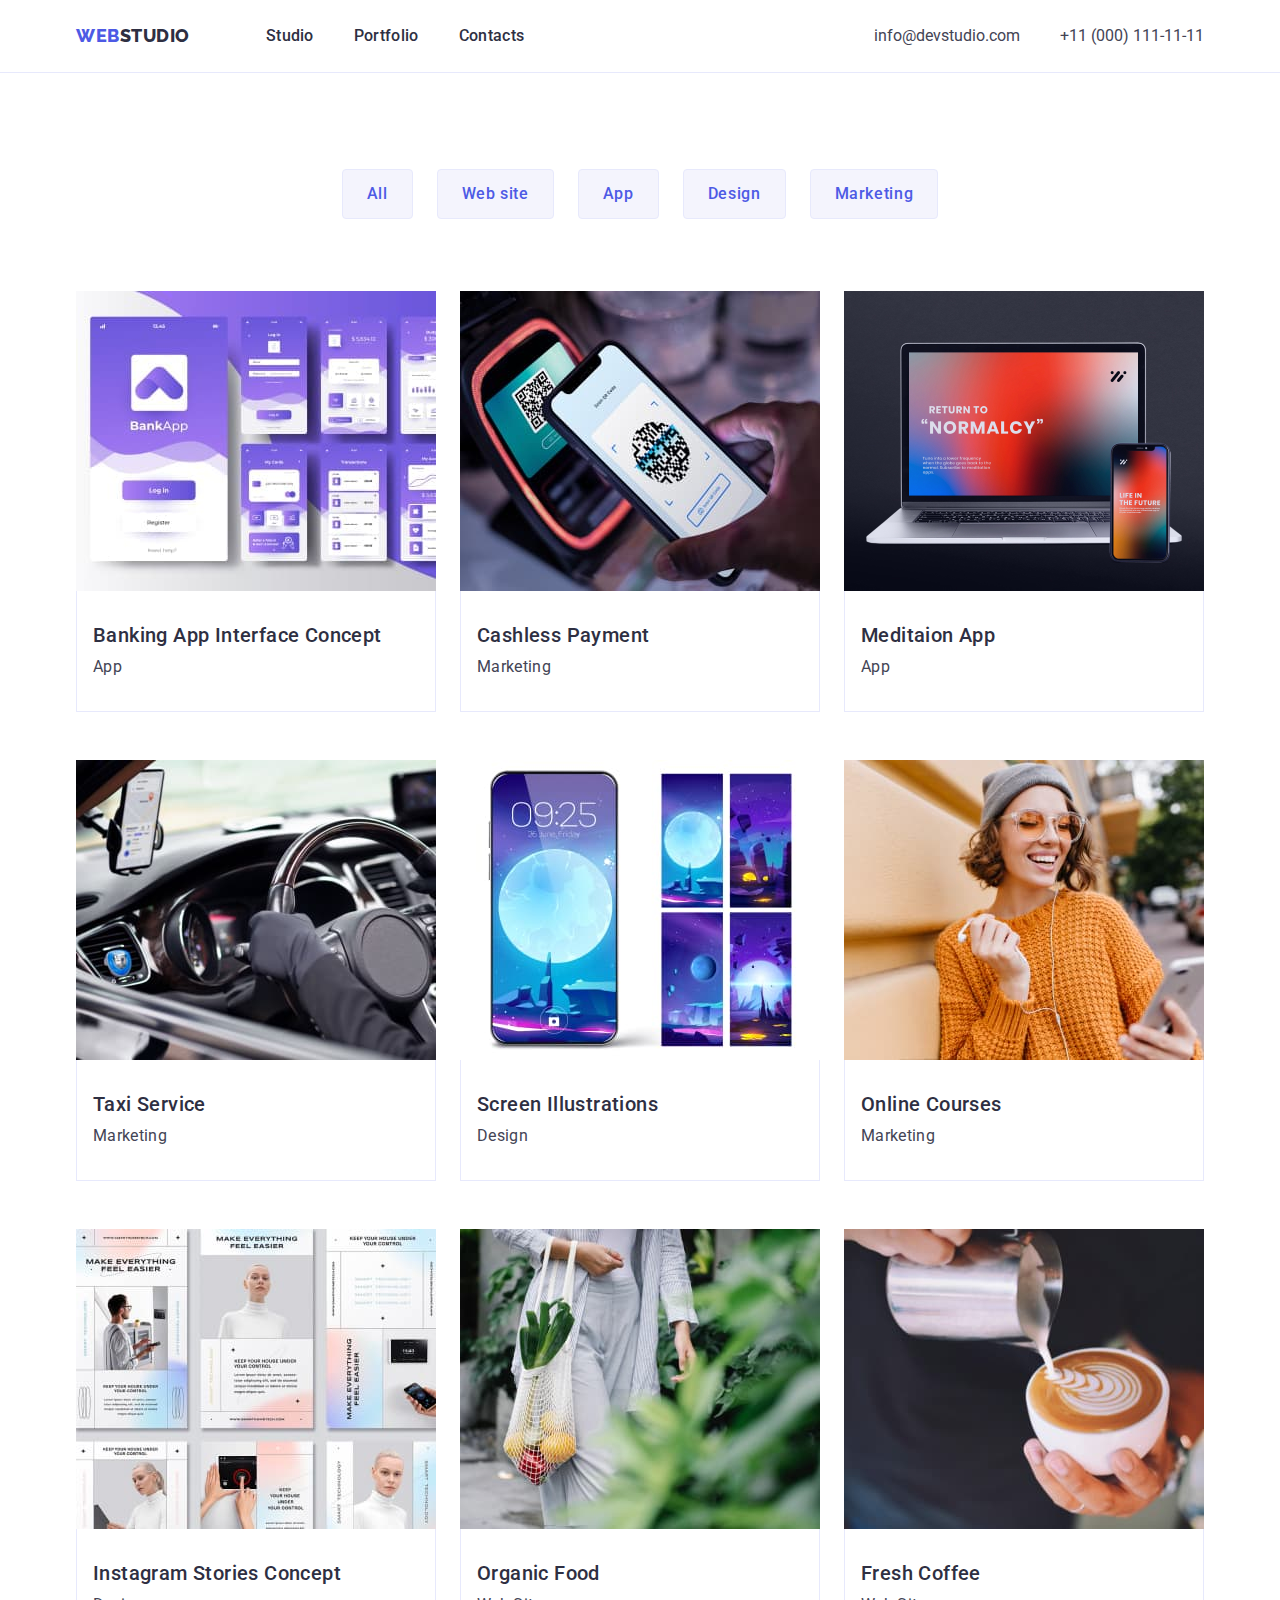
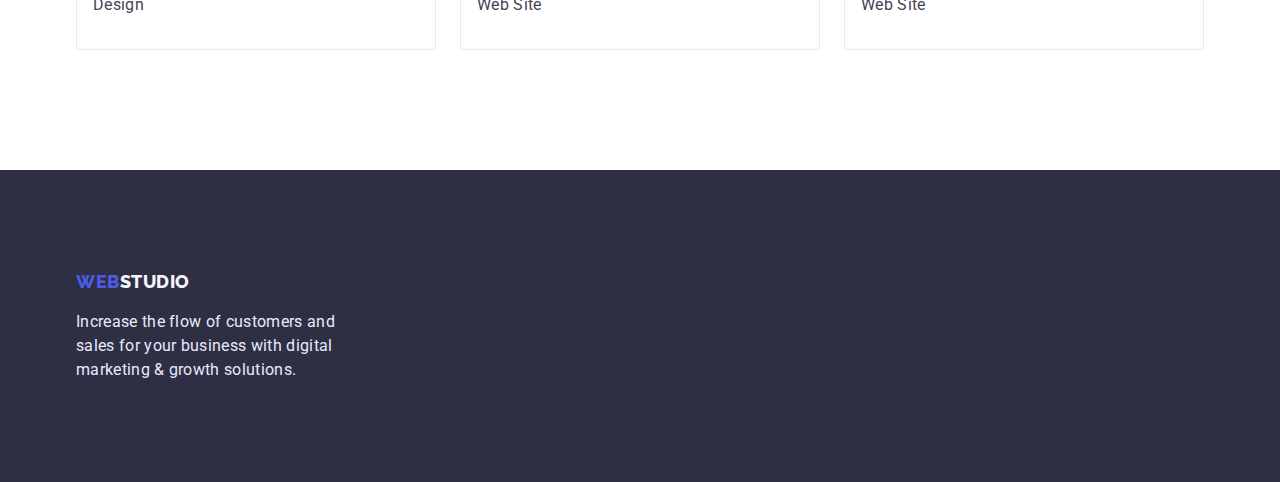
==== commit 90048278: "fixed-2" ====
--- a/portfolio.html
+++ b/portfolio.html
@@ -18,7 +18,7 @@
     />
   </head>
   <body>
-    <header class="header">
+    <header class="portfolio-header">
       <div class="container">
       <div class="main-flex-container">  
       <nav class="nav-flex-usage">
@@ -52,7 +52,7 @@
       </div></div>
     </header>
     <main>
-      <section class="pb-section">
+      <section class="portfolio-section">
                 <div class="container">
         <h1 class="visually-hidden">filter buttons</h1>
         <ul class="list-btn">
@@ -73,73 +73,73 @@
           </li>
         </ul>
         <ul class="using-area">
-          <li>
+          <li class="using-area-card">
             <img src=./images/portfolioimages/bankinginterface.jpg alt="Banking
             App Interface Concept picture" />
-            <div class="using-area-card"><h2 class="third-priourity-title">Banking App Interface Concept</h2>
+            <div class="using-area-card-text"><h2 class="third-priourity-title">Banking App Interface Concept</h2>
             <p class="feature-text-portfolio-card">App</p>
             </div>
           </li>
 
-          <li>
+          <li class="using-area-card">
             <img src=./images/portfolioimages/cashlesspayment.jpg alt="Banking
             App Interface Concept picture"/>
-            <div class="using-area-card"><h2 class="third-priourity-title">Cashless Payment</h2>
+            <div class="using-area-card-text"><h2 class="third-priourity-title">Cashless Payment</h2>
             <p class="feature-text-portfolio-card">Marketing</p>
           </div>
           </li>
 
-          <li>
+          <li class="using-area-card">
             <img src=./images/portfolioimages/meditationapp.jpg alt="Banking App
             Interface Concept picture"/>
-            <div class="using-area-card"><h2 class="third-priourity-title">Meditaion App</h2>
+            <div class="using-area-card-text"><h2 class="third-priourity-title">Meditaion App</h2>
             <p class="feature-text-portfolio-card">App</p>
             </div>
           </li>
 
-          <li>
+          <li class="using-area-card">
             <img src=./images/portfolioimages/taxiservice.jpg alt="Banking App
             Interface Concept picture"/>
-            <div class="using-area-card"><h2 class="third-priourity-title">Taxi Service</h2>
+            <div class="using-area-card-text"><h2 class="third-priourity-title">Taxi Service</h2>
             <p class="feature-text-portfolio-card">Marketing</p>
             </div>
           </li>
 
-          <li>
+          <li class="using-area-card">
             <img src=./images/portfolioimages/screenillustration.jpg
             alt="Banking App Interface Concept picture"/>
-            <div class="using-area-card"><h2 class="third-priourity-title">Screen Illustrations</h2>
+            <div class="using-area-card-text"><h2 class="third-priourity-title">Screen Illustrations</h2>
             <p class="feature-text-portfolio-card">Design</p>
             </div>
           </li>
 
-          <li>
+          <li class="using-area-card">
             <img src=./images/portfolioimages/onlinecourses.jpg alt="Banking App
             Interface Concept picture"/>
-            <div class="using-area-card"><h2 class="third-priourity-title">Online Courses</h2>
+            <div class="using-area-card-text"><h2 class="third-priourity-title">Online Courses</h2>
             <p class="feature-text-portfolio-card">Marketing</p>
             </div>
           </li>
 
-          <li>
+          <li class="using-area-card">
             <img src=./images/portfolioimages/instastories.jpg alt="Banking App
             Interface Concept picture"/>
-            <div class="using-area-card"><h2 class="third-priourity-title">Instagram Stories Concept</h2>
+            <div class="using-area-card-text"><h2 class="third-priourity-title">Instagram Stories Concept</h2>
             <p class="feature-text-portfolio-card">Design</p>
             </div>
           </li>
 
-          <li>
+          <li class="using-area-card">
             <img src=./images/portfolioimages/organicfood.jpg alt="Banking App
             Interface Concept picture"/>
-            <div class="using-area-card"><h2 class="third-priourity-title">Organic Food</h2>
+            <div class="using-area-card-text"><h2 class="third-priourity-title">Organic Food</h2>
             <p class="feature-text-portfolio-card">Web Site</p>
             </div>
           </li>
-          <li>
+          <li class="using-area-card">
             <img src=./images/portfolioimages/freshcoffee.jpg alt="Banking App
             Interface Concept picture"/>
-            <div class="using-area-card"><h2 class="third-priourity-title">Fresh Coffee</h2>
+            <div class="using-area-card-text"><h2 class="third-priourity-title">Fresh Coffee</h2>
             <p class="feature-text-portfolio-card">Web Site</p>
             </div>
           </li>
--- a/css/styles.css
+++ b/css/styles.css
@@ -38,8 +38,7 @@
 
 /* header */
 .header {
-  border-bottom: 1px solid VAR(--header-border-bottom);
-line-height: 1.5;
+ line-height: 1.5;
 }
 
 .header-list{
@@ -91,8 +90,11 @@
 .list {
   list-style-type: none;
  }
+.list-item-comp-features {
+  flex-basis: calc((100% - 3 * 24px ) / 4);
+}
 .list-item {
-  flex-basis: calc((100% - 3 * 24 px ) / 4);
+  flex-basis: calc((100% - 2 * 24px ) / 3);
 }
 .list-worker {
   text-align: center;
@@ -150,11 +152,8 @@
   font-size: 56px;
     line-height: 1.07;
   
-
-
-
-  
-}
+}
+
 .button {
   border: none;
   padding: 16px 32px;
@@ -220,6 +219,12 @@
   
   margin-right: 76px;
 }
+.footer-text {
+  margin-top: 16px;
+  width: 264px;
+  line-height: 1.5;
+letter-spacing: 0.02em;
+}
 
 .second-part-logo {
   color: var(--logo-second-part-color);
@@ -229,6 +234,14 @@
  }
 
 /* -----------------------page-portfolio--------------------- */
+.portfolio-header {
+  border-bottom: 1px solid VAR(--header-border-bottom);
+line-height: 1.5;
+}
+.portfolio-section{
+   padding-bottom: 120px;
+   padding-top: 96px;
+}
 .portfolio-btn {
 
   background: var(--portfolio-btn-background-color);
@@ -297,11 +310,11 @@
     0px 1px 1px rgba(46, 47, 66, 0.16), 0px 2px 1px rgba(46, 47, 66, 0.08);
   border-radius: 0px 0px 4px 4px;
   border: 1px solid var(--card-border-color);
-flex-basis: calc((100% - 24 * 3)/4) ;
+flex-basis: calc((100% - 24px * 3)/4) ;
 
 }
 img {
-  display: block;
+ display: block;
   max-width: 100%; 
   height: auto;
 }
@@ -322,10 +335,7 @@
 }
 
 
-.footer-text {
-  margin-top: 38px;
-  width: 264px;
-}
+
 
 /* main index section placing */
 
@@ -337,7 +347,7 @@
 justify-content: center;
 align-items: center;
 margin-bottom: 72px;
-margin-top: 96px;
+
 }
 .using-area{
 list-style-type: none;
@@ -345,12 +355,10 @@
 flex-wrap: wrap;
 column-gap: 24px;
 row-gap: 48px;
-
-
-}
-.using-area-card {
-  flex-basis: calc((100% - 48px) / 3);
-  border-left: 1px solid var(--card-border-color); 
+}
+
+.using-area-card-text {
+    border-left: 1px solid var(--card-border-color); 
   border-right: 1px solid var(--card-border-color);
   border-bottom: 1px solid var(--card-border-color);
   padding-left: 16px;
@@ -358,7 +366,9 @@
   padding-bottom: 32px;
   
 }
-
+.using-area-card {
+ flex-basis: calc((100% - 2 * 24px) / 3); 
+}
 .feature-text-portfolio-card {
   color: var(--feature-text);
   font-size: 16px;
